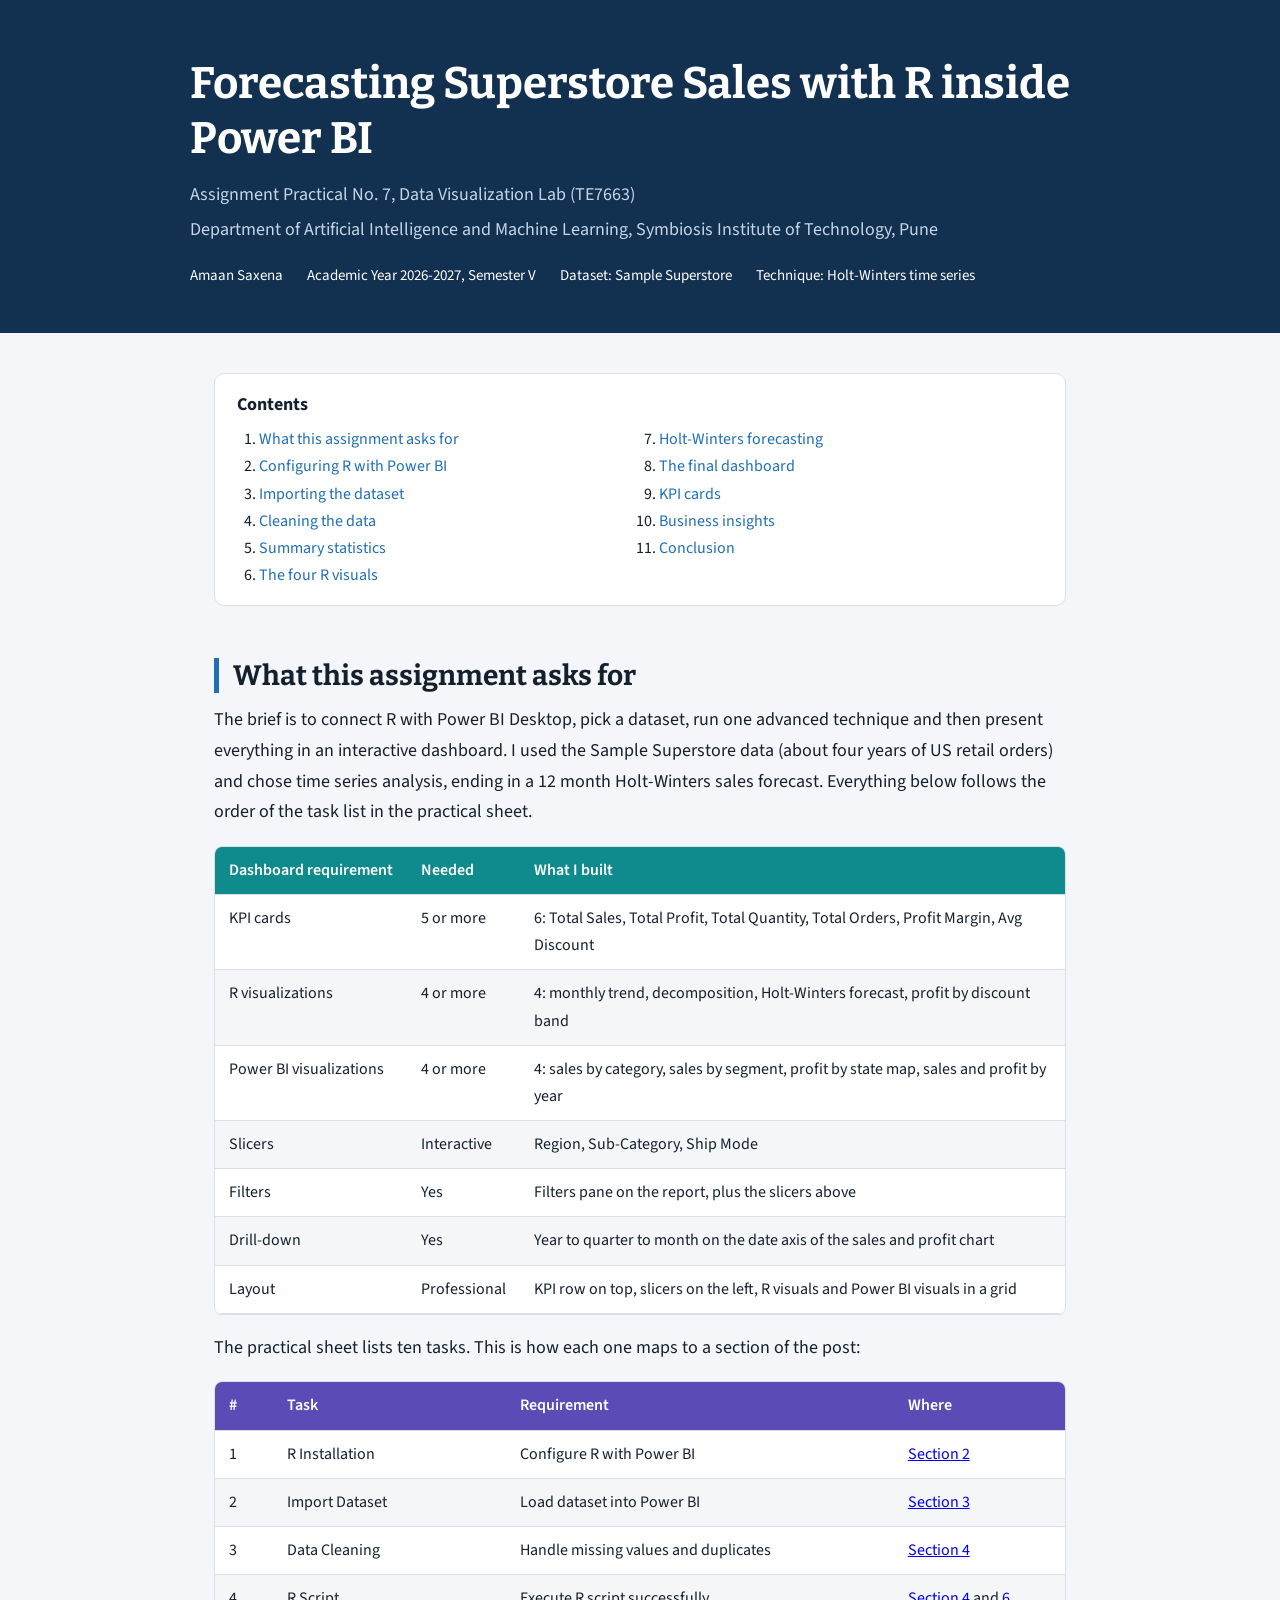
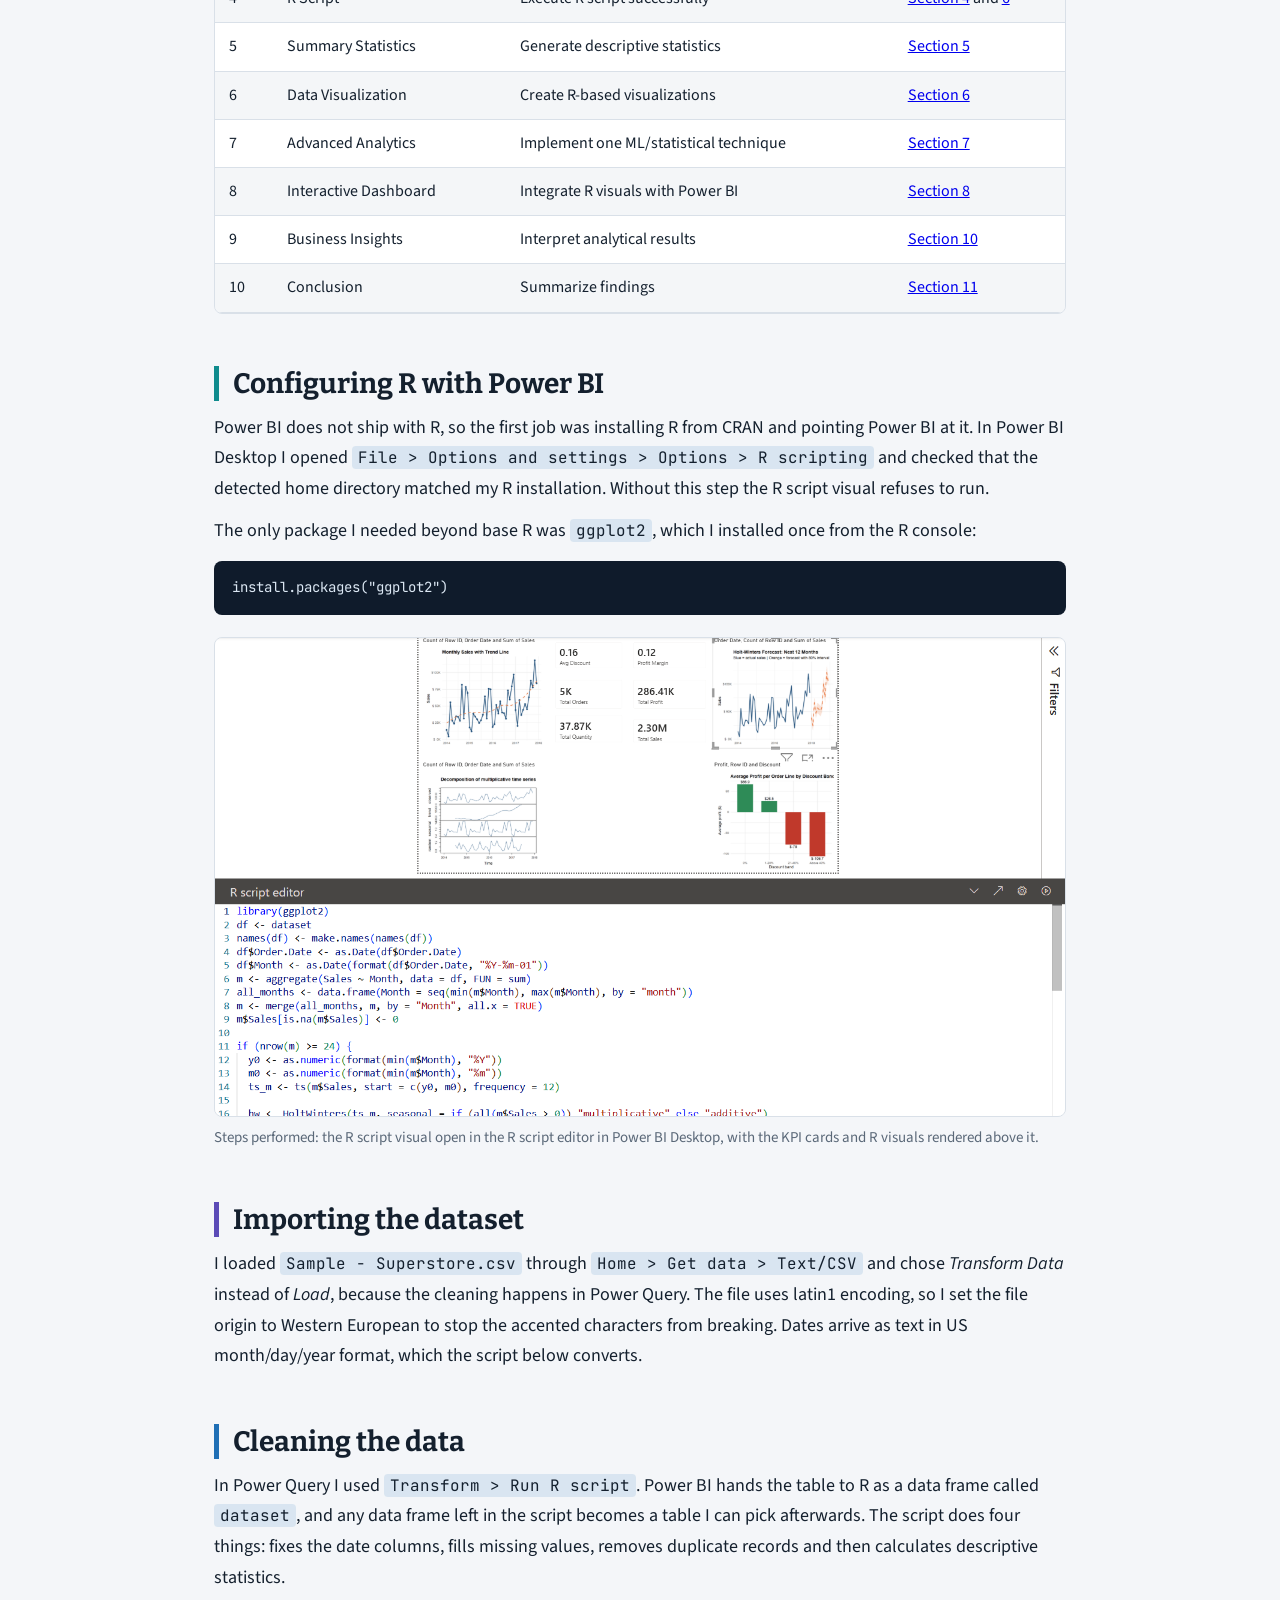
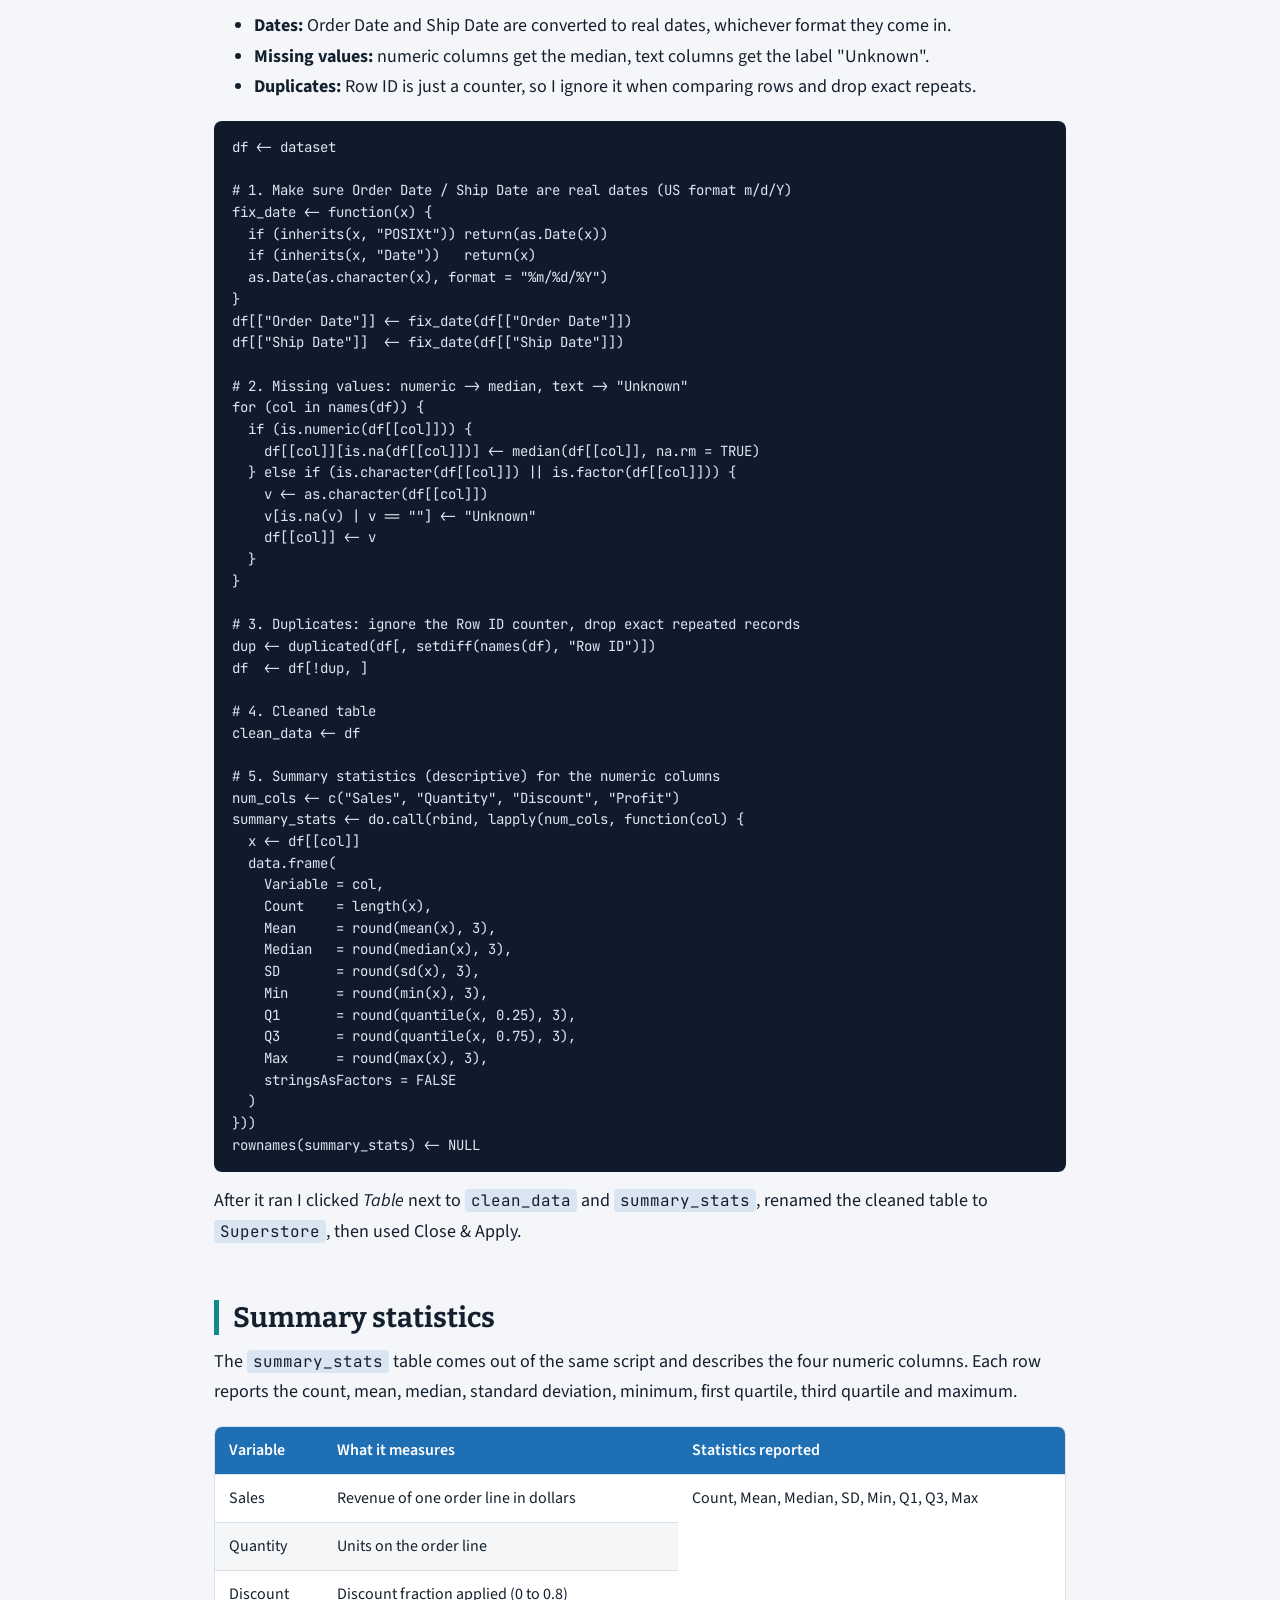
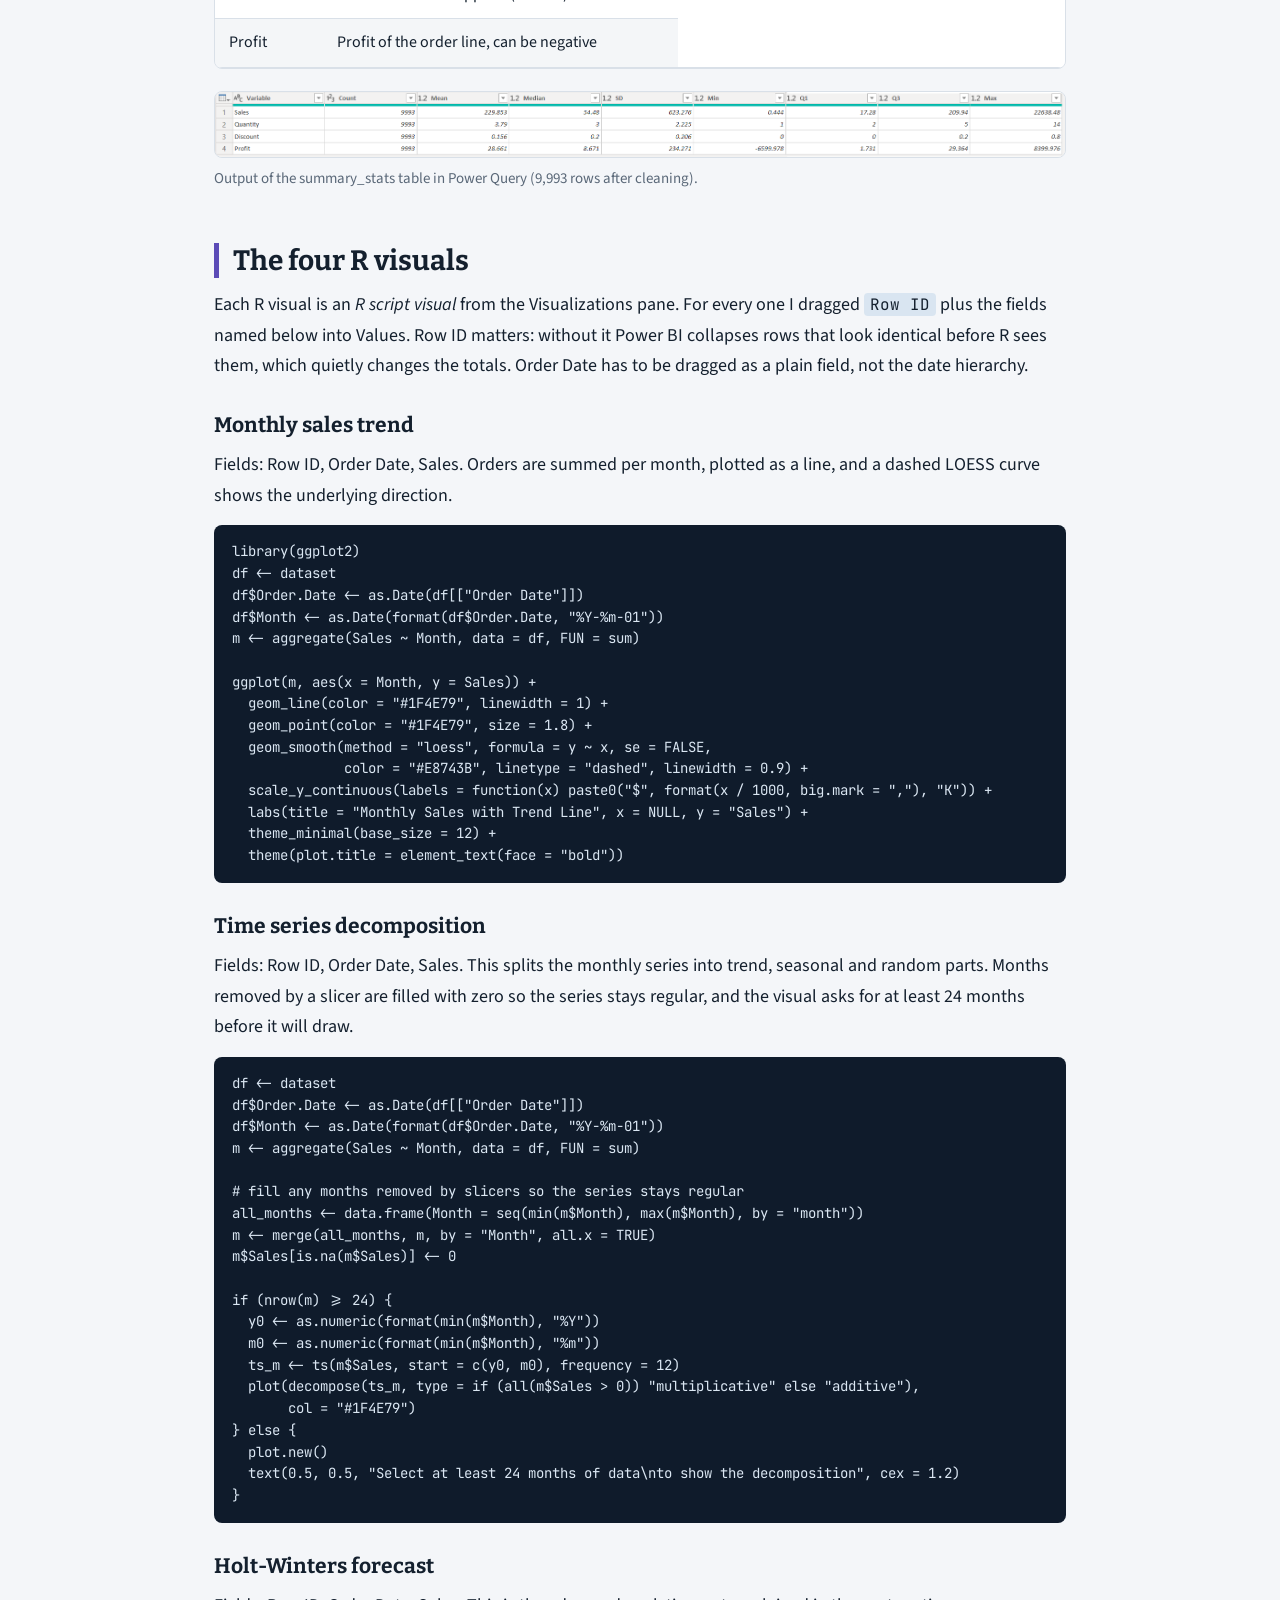
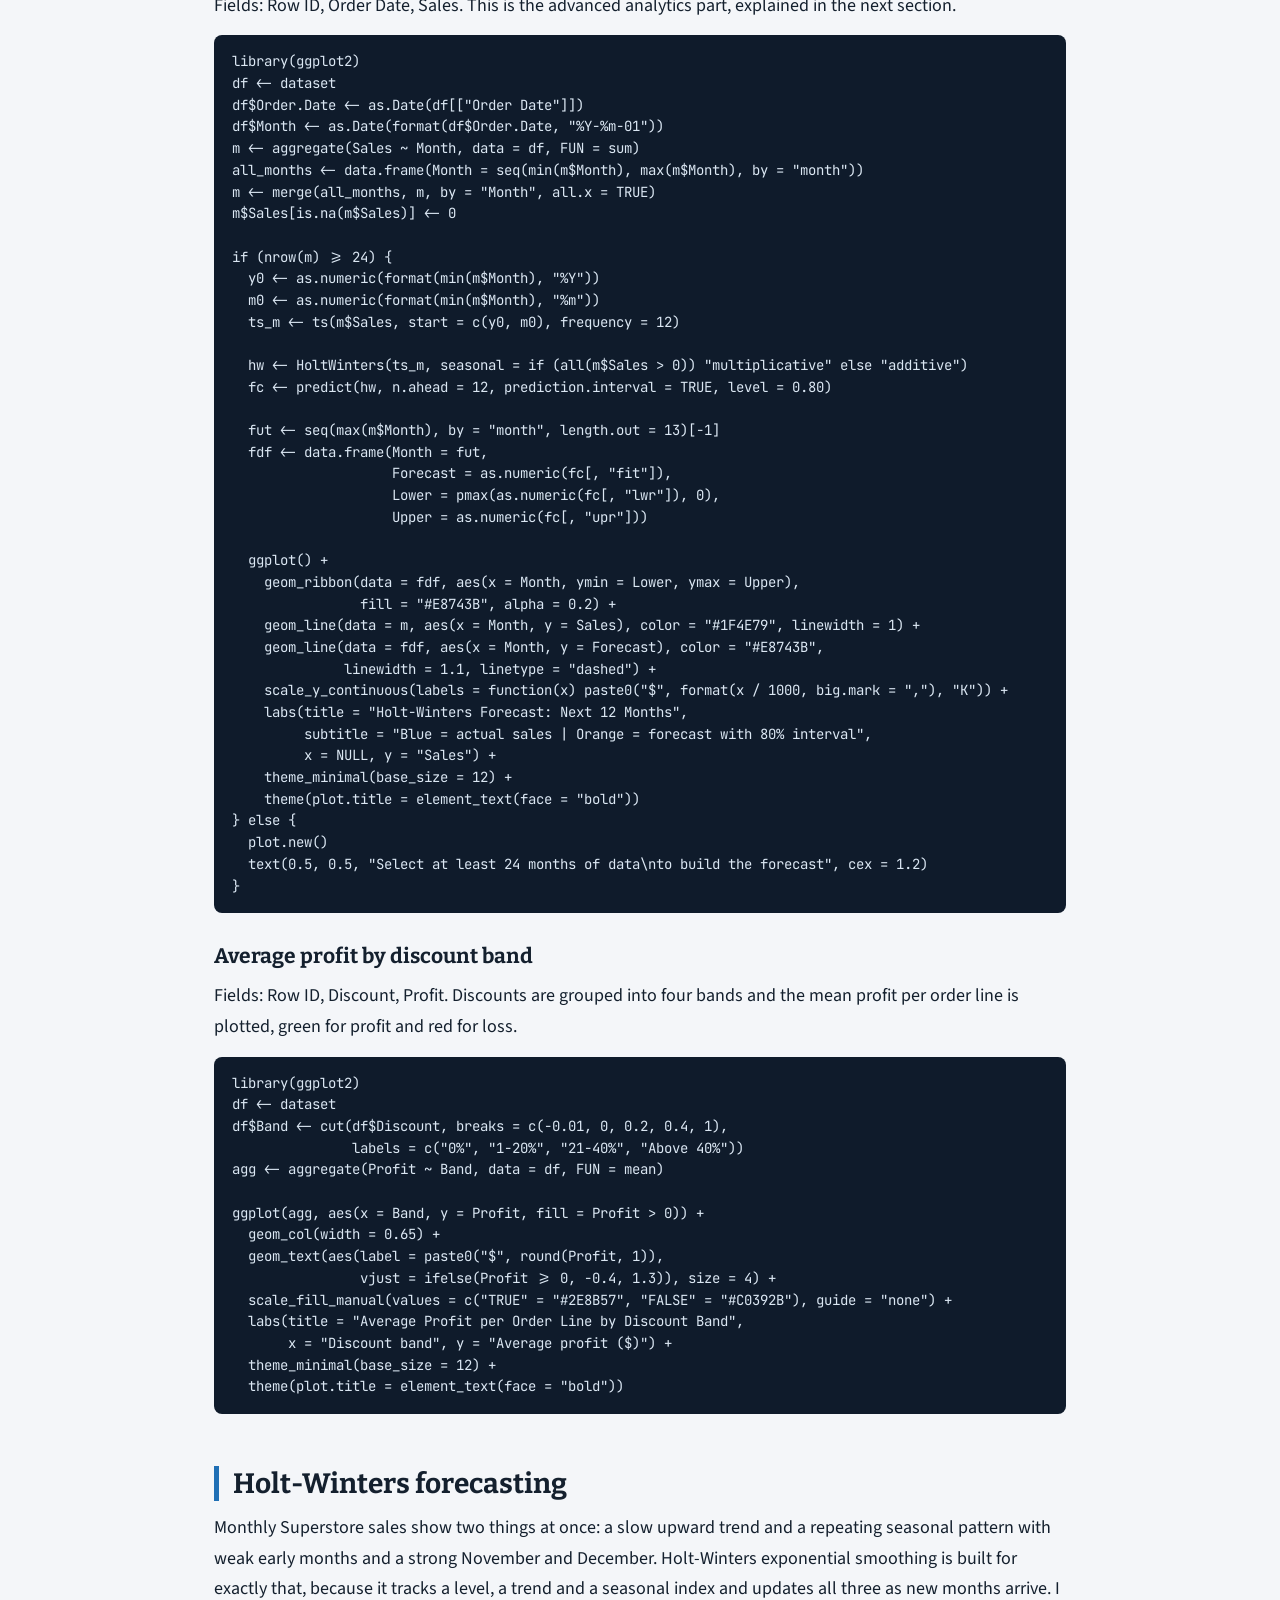
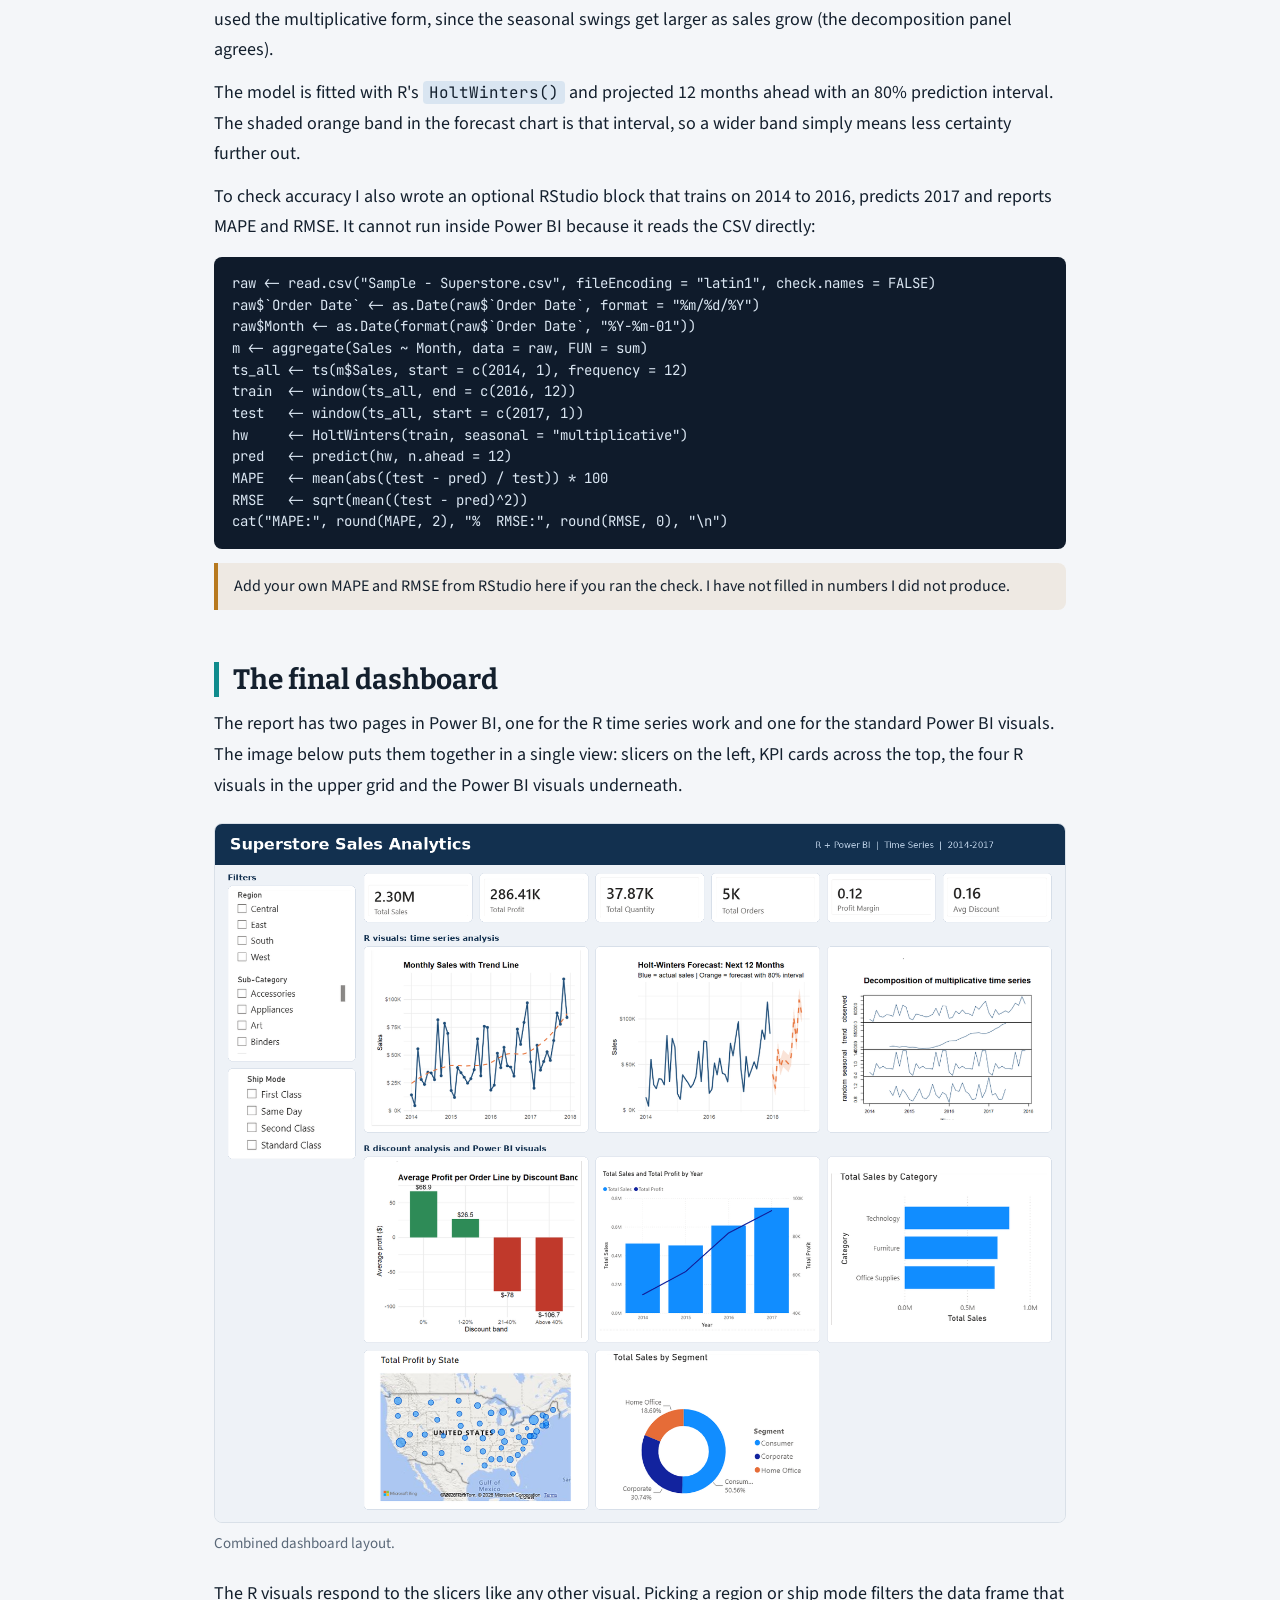
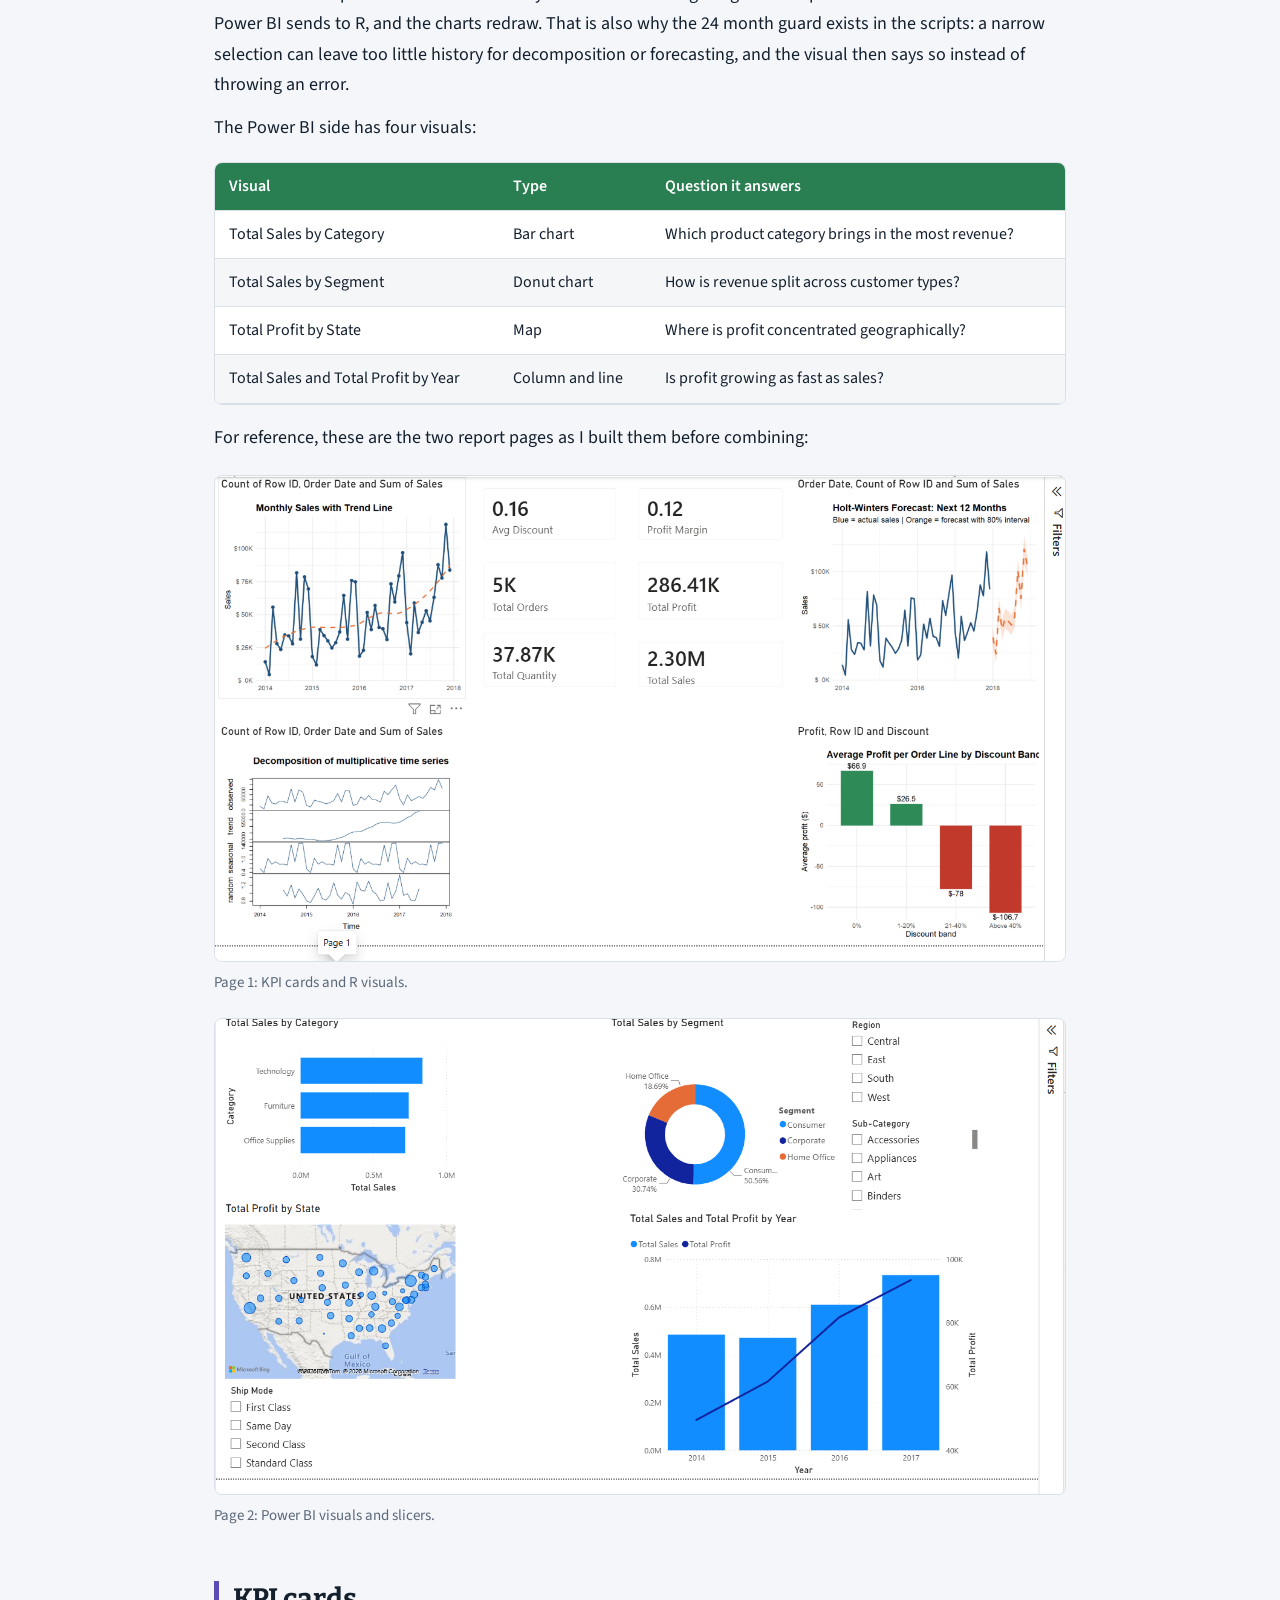
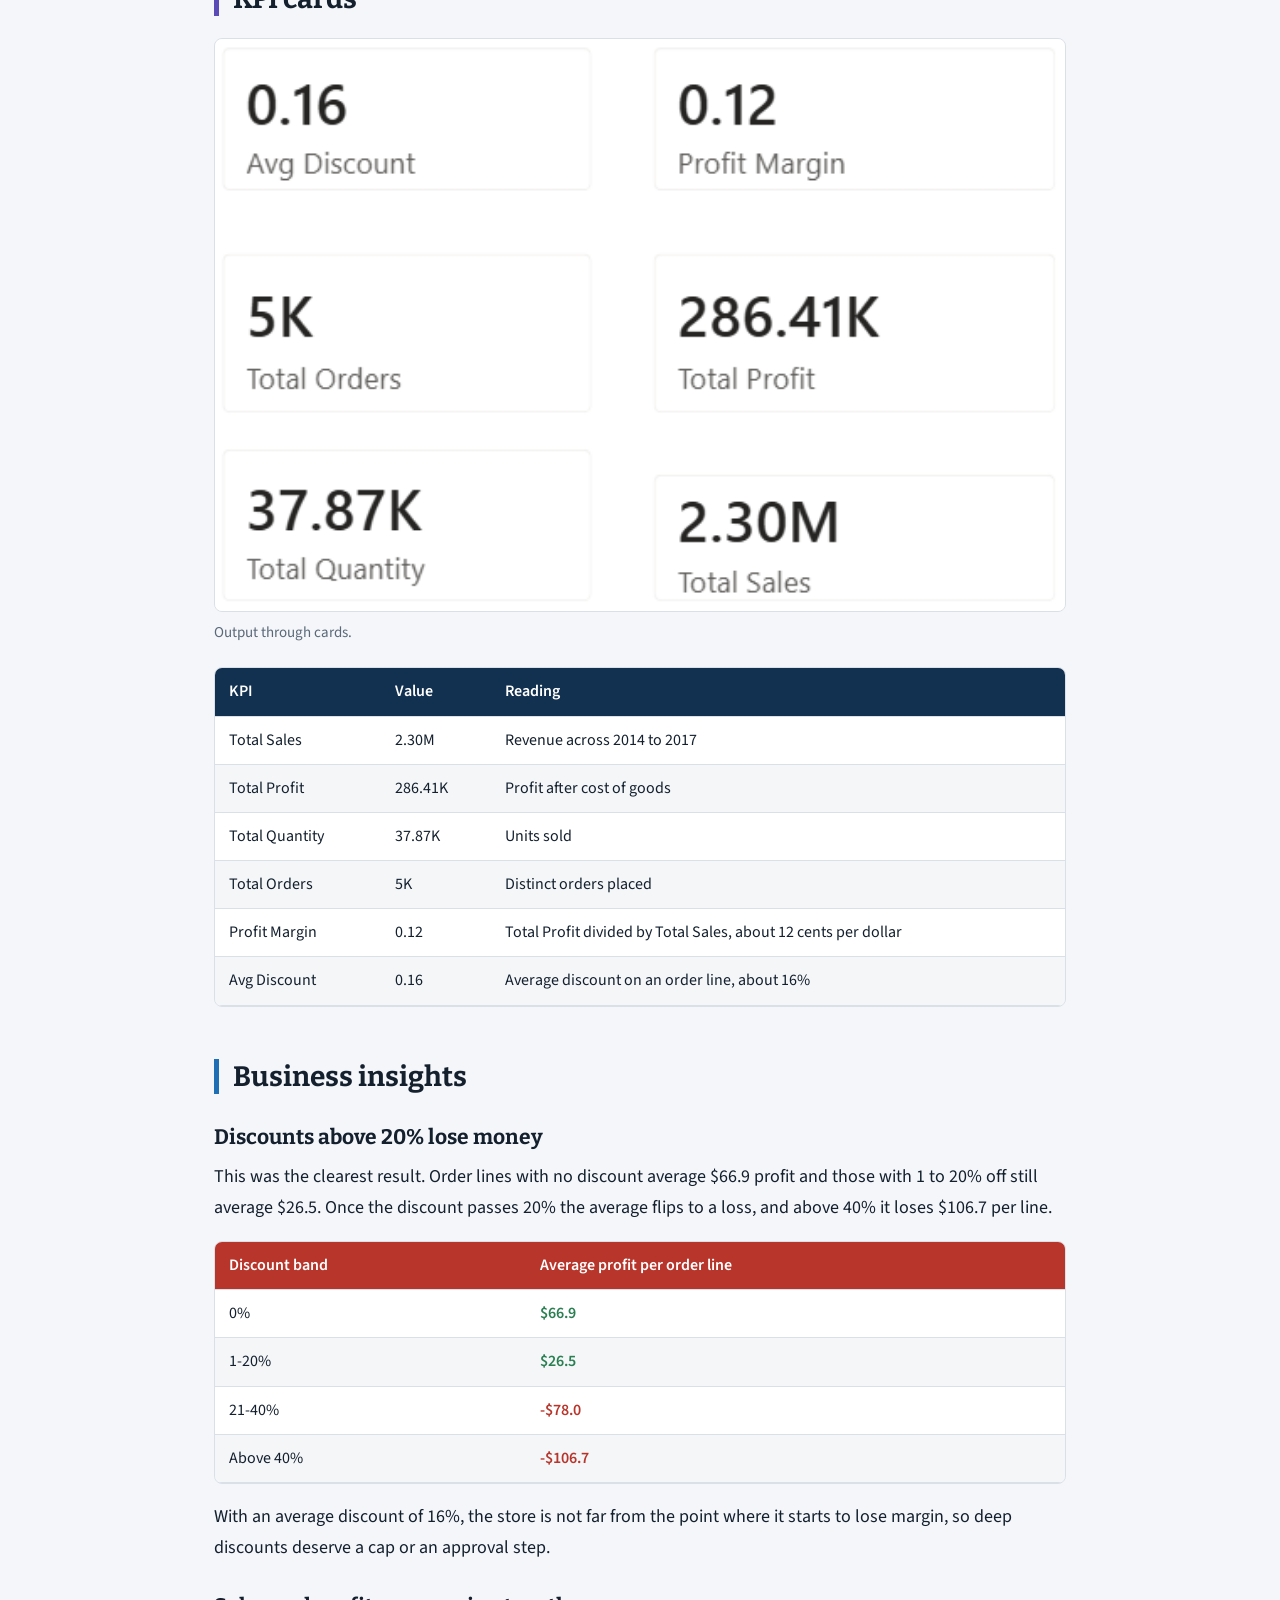
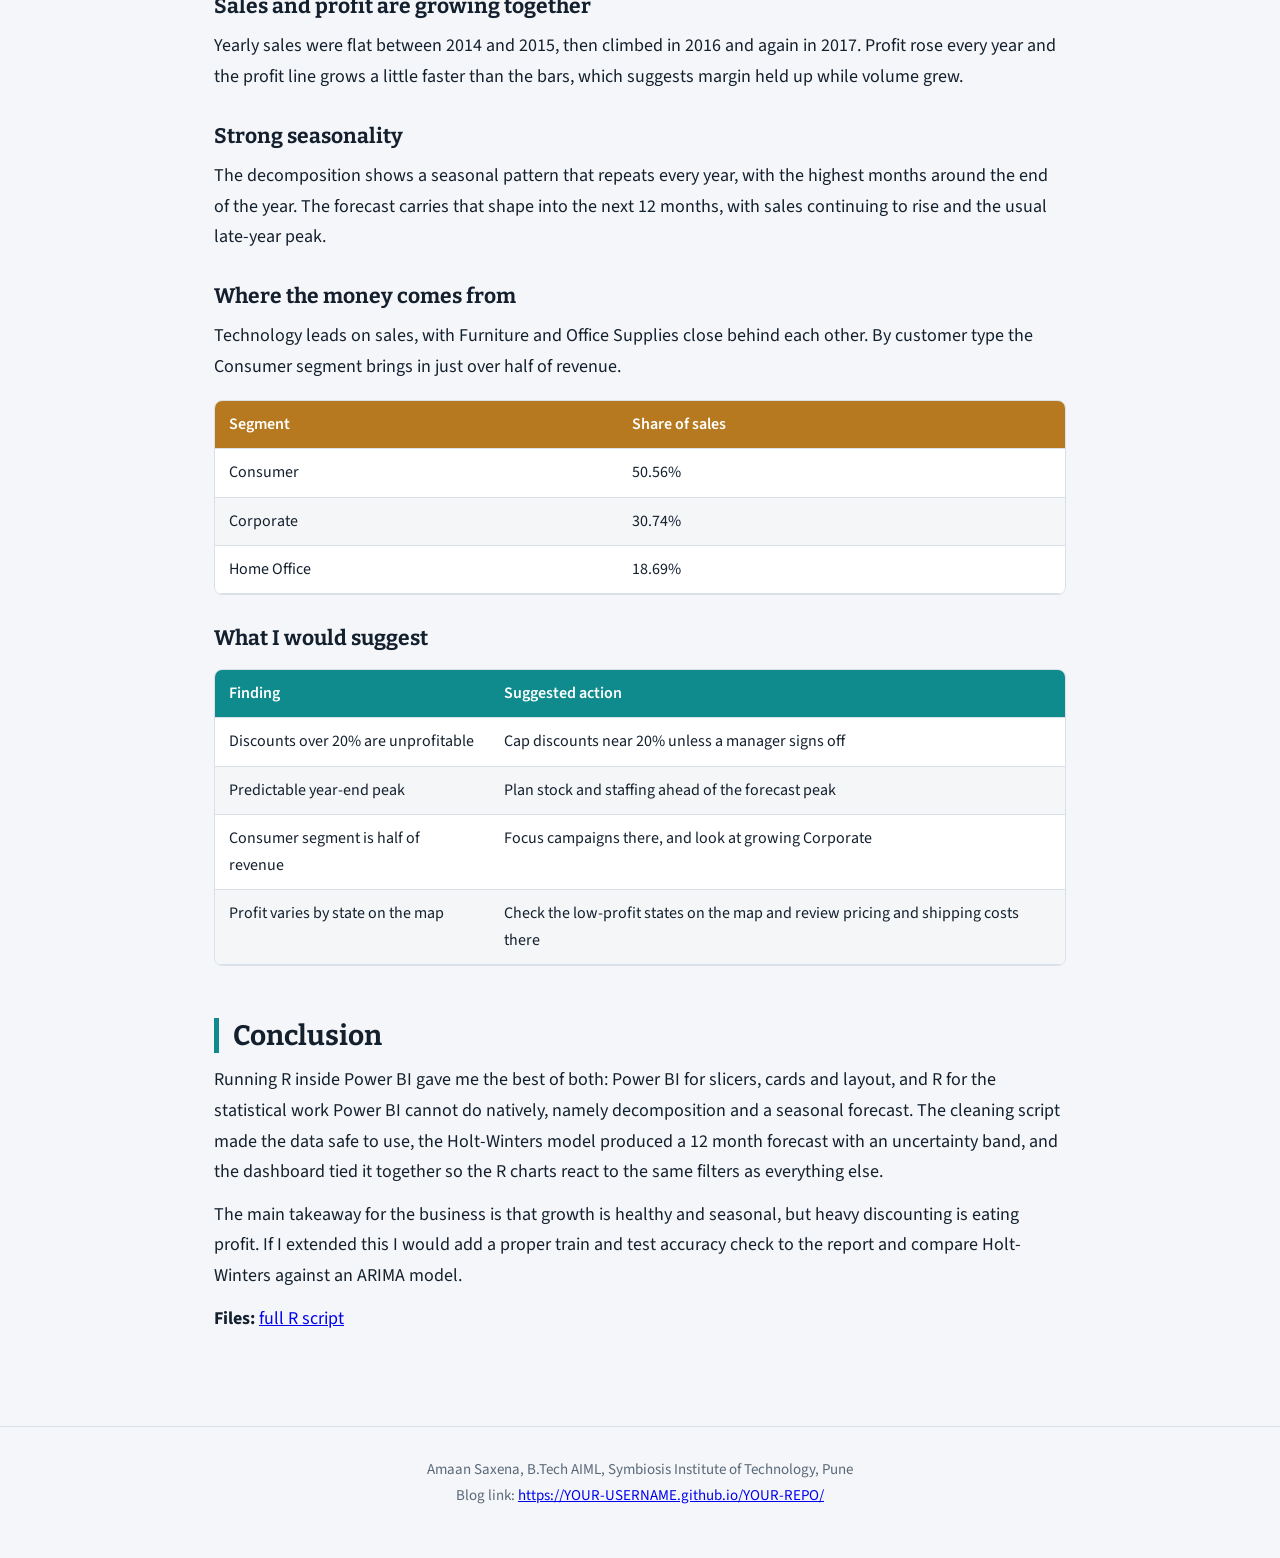
==== superstore-blog-updated/index.html @ c751db60 "Add files via upload" ====
<!DOCTYPE html>
<html lang="en"><head><meta charset="utf-8">
<meta name="viewport" content="width=device-width,initial-scale=1">
<title>Superstore Sales Analytics with R and Power BI</title>
<meta name="description" content="Time series analysis and Holt-Winters forecasting on the Sample Superstore dataset, built with R scripts inside Power BI Desktop.">
<link rel="preconnect" href="https://fonts.googleapis.com"><link rel="preconnect" href="https://fonts.gstatic.com" crossorigin>
<link href="https://fonts.googleapis.com/css2?family=Bitter:wght@600;700&family=Source+Sans+3:wght@400;600&family=JetBrains+Mono&display=swap" rel="stylesheet">
<link rel="stylesheet" href="style.css">
</head><body>
<header class="top"><div class="in">
<h1>Forecasting Superstore Sales with R inside Power BI</h1>
<p>Assignment Practical No. 7, Data Visualization Lab (TE7663)</p>
<p>Department of Artificial Intelligence and Machine Learning, Symbiosis Institute of Technology, Pune</p>
<div class="meta"><span>Amaan Saxena</span><span>Academic Year 2026-2027, Semester V</span><span>Dataset: Sample Superstore</span><span>Technique: Holt-Winters time series</span></div>
</div></header>
<main>
<nav class="toc"><strong>Contents</strong><ol>
<li><a href="#intro">What this assignment asks for</a></li>
<li><a href="#setup">Configuring R with Power BI</a></li>
<li><a href="#import">Importing the dataset</a></li>
<li><a href="#cleaning">Cleaning the data</a></li>
<li><a href="#stats">Summary statistics</a></li>
<li><a href="#visuals">The four R visuals</a></li>
<li><a href="#model">Holt-Winters forecasting</a></li>
<li><a href="#dashboard">The final dashboard</a></li>
<li><a href="#kpis">KPI cards</a></li>
<li><a href="#insights">Business insights</a></li>
<li><a href="#conclusion">Conclusion</a></li>
</ol></nav>

<section id="intro">
<h2>What this assignment asks for</h2>
<p>The brief is to connect R with Power BI Desktop, pick a dataset, run one advanced technique and then present everything in an interactive dashboard. I used the Sample Superstore data (about four years of US retail orders) and chose time series analysis, ending in a 12 month Holt-Winters sales forecast. Everything below follows the order of the task list in the practical sheet.</p>
<div class="tablewrap t-teal"><table>
<thead><tr><th>Dashboard requirement</th><th>Needed</th><th>What I built</th></tr></thead>
<tbody>
<tr><td>KPI cards</td><td>5 or more</td><td>6: Total Sales, Total Profit, Total Quantity, Total Orders, Profit Margin, Avg Discount</td></tr>
<tr><td>R visualizations</td><td>4 or more</td><td>4: monthly trend, decomposition, Holt-Winters forecast, profit by discount band</td></tr>
<tr><td>Power BI visualizations</td><td>4 or more</td><td>4: sales by category, sales by segment, profit by state map, sales and profit by year</td></tr>
<tr><td>Slicers</td><td>Interactive</td><td>Region, Sub-Category, Ship Mode</td></tr>
<tr><td>Filters</td><td>Yes</td><td>Filters pane on the report, plus the slicers above</td></tr>
<tr><td>Drill-down</td><td>Yes</td><td>Year to quarter to month on the date axis of the sales and profit chart</td></tr>
<tr><td>Layout</td><td>Professional</td><td>KPI row on top, slicers on the left, R visuals and Power BI visuals in a grid</td></tr>
</tbody></table></div>
<p>The practical sheet lists ten tasks. This is how each one maps to a section of the post:</p>
<div class="tablewrap t-violet"><table>
<thead><tr><th>#</th><th>Task</th><th>Requirement</th><th>Where</th></tr></thead>
<tbody>
<tr><td>1</td><td>R Installation</td><td>Configure R with Power BI</td><td><a href="#setup">Section 2</a></td></tr>
<tr><td>2</td><td>Import Dataset</td><td>Load dataset into Power BI</td><td><a href="#import">Section 3</a></td></tr>
<tr><td>3</td><td>Data Cleaning</td><td>Handle missing values and duplicates</td><td><a href="#cleaning">Section 4</a></td></tr>
<tr><td>4</td><td>R Script</td><td>Execute R script successfully</td><td><a href="#cleaning">Section 4</a> and <a href="#visuals">6</a></td></tr>
<tr><td>5</td><td>Summary Statistics</td><td>Generate descriptive statistics</td><td><a href="#stats">Section 5</a></td></tr>
<tr><td>6</td><td>Data Visualization</td><td>Create R-based visualizations</td><td><a href="#visuals">Section 6</a></td></tr>
<tr><td>7</td><td>Advanced Analytics</td><td>Implement one ML/statistical technique</td><td><a href="#model">Section 7</a></td></tr>
<tr><td>8</td><td>Interactive Dashboard</td><td>Integrate R visuals with Power BI</td><td><a href="#dashboard">Section 8</a></td></tr>
<tr><td>9</td><td>Business Insights</td><td>Interpret analytical results</td><td><a href="#insights">Section 10</a></td></tr>
<tr><td>10</td><td>Conclusion</td><td>Summarize findings</td><td><a href="#conclusion">Section 11</a></td></tr>
</tbody></table></div>
</section>

<section id="setup">
<h2>Configuring R with Power BI</h2>
<p>Power BI does not ship with R, so the first job was installing R from CRAN and pointing Power BI at it. In Power BI Desktop I opened <code>File &gt; Options and settings &gt; Options &gt; R scripting</code> and checked that the detected home directory matched my R installation. Without this step the R script visual refuses to run.</p>
<p>The only package I needed beyond base R was <code>ggplot2</code>, which I installed once from the R console:</p>
<pre><code>install.packages("ggplot2")</code></pre>
<figure><img src="assets/steps-performed.png" alt="Power BI report with the R script editor open, showing the KPI cards, R visuals and the Holt-Winters script"><figcaption>Steps performed: the R script visual open in the R script editor in Power BI Desktop, with the KPI cards and R visuals rendered above it.</figcaption></figure>
</section>

<section id="import">
<h2>Importing the dataset</h2>
<p>I loaded <code>Sample - Superstore.csv</code> through <code>Home &gt; Get data &gt; Text/CSV</code> and chose <em>Transform Data</em> instead of <em>Load</em>, because the cleaning happens in Power Query. The file uses latin1 encoding, so I set the file origin to Western European to stop the accented characters from breaking. Dates arrive as text in US month/day/year format, which the script below converts.</p>
</section>

<section id="cleaning">
<h2>Cleaning the data</h2>
<p>In Power Query I used <code>Transform &gt; Run R script</code>. Power BI hands the table to R as a data frame called <code>dataset</code>, and any data frame left in the script becomes a table I can pick afterwards. The script does four things: fixes the date columns, fills missing values, removes duplicate records and then calculates descriptive statistics.</p>
<ul>
<li><strong>Dates:</strong> Order Date and Ship Date are converted to real dates, whichever format they come in.</li>
<li><strong>Missing values:</strong> numeric columns get the median, text columns get the label "Unknown".</li>
<li><strong>Duplicates:</strong> Row ID is just a counter, so I ignore it when comparing rows and drop exact repeats.</li>
</ul>
<pre><code>df &lt;- dataset

# 1. Make sure Order Date / Ship Date are real dates (US format m/d/Y)
fix_date &lt;- function(x) {
  if (inherits(x, &quot;POSIXt&quot;)) return(as.Date(x))
  if (inherits(x, &quot;Date&quot;))   return(x)
  as.Date(as.character(x), format = &quot;%m/%d/%Y&quot;)
}
df[[&quot;Order Date&quot;]] &lt;- fix_date(df[[&quot;Order Date&quot;]])
df[[&quot;Ship Date&quot;]]  &lt;- fix_date(df[[&quot;Ship Date&quot;]])

# 2. Missing values: numeric -&gt; median, text -&gt; &quot;Unknown&quot;
for (col in names(df)) {
  if (is.numeric(df[[col]])) {
    df[[col]][is.na(df[[col]])] &lt;- median(df[[col]], na.rm = TRUE)
  } else if (is.character(df[[col]]) || is.factor(df[[col]])) {
    v &lt;- as.character(df[[col]])
    v[is.na(v) | v == &quot;&quot;] &lt;- &quot;Unknown&quot;
    df[[col]] &lt;- v
  }
}

# 3. Duplicates: ignore the Row ID counter, drop exact repeated records
dup &lt;- duplicated(df[, setdiff(names(df), &quot;Row ID&quot;)])
df  &lt;- df[!dup, ]

# 4. Cleaned table
clean_data &lt;- df

# 5. Summary statistics (descriptive) for the numeric columns
num_cols &lt;- c(&quot;Sales&quot;, &quot;Quantity&quot;, &quot;Discount&quot;, &quot;Profit&quot;)
summary_stats &lt;- do.call(rbind, lapply(num_cols, function(col) {
  x &lt;- df[[col]]
  data.frame(
    Variable = col,
    Count    = length(x),
    Mean     = round(mean(x), 3),
    Median   = round(median(x), 3),
    SD       = round(sd(x), 3),
    Min      = round(min(x), 3),
    Q1       = round(quantile(x, 0.25), 3),
    Q3       = round(quantile(x, 0.75), 3),
    Max      = round(max(x), 3),
    stringsAsFactors = FALSE
  )
}))
rownames(summary_stats) &lt;- NULL</code></pre>
<p>After it ran I clicked <em>Table</em> next to <code>clean_data</code> and <code>summary_stats</code>, renamed the cleaned table to <code>Superstore</code>, then used Close &amp; Apply.</p>
</section>

<section id="stats">
<h2>Summary statistics</h2>
<p>The <code>summary_stats</code> table comes out of the same script and describes the four numeric columns. Each row reports the count, mean, median, standard deviation, minimum, first quartile, third quartile and maximum.</p>
<div class="tablewrap t-blue"><table>
<thead><tr><th>Variable</th><th>What it measures</th><th>Statistics reported</th></tr></thead>
<tbody>
<tr><td>Sales</td><td>Revenue of one order line in dollars</td><td rowspan="4">Count, Mean, Median, SD, Min, Q1, Q3, Max</td></tr>
<tr><td>Quantity</td><td>Units on the order line</td></tr>
<tr><td>Discount</td><td>Discount fraction applied (0 to 0.8)</td></tr>
<tr><td>Profit</td><td>Profit of the order line, can be negative</td></tr>
</tbody></table></div>
<figure><img src="assets/summary-stats.png" alt="Output of the summary_stats table in Power Query"><figcaption>Output of the summary_stats table in Power Query (9,993 rows after cleaning).</figcaption></figure>
</section>

<section id="visuals">
<h2>The four R visuals</h2>
<p>Each R visual is an <em>R script visual</em> from the Visualizations pane. For every one I dragged <code>Row ID</code> plus the fields named below into Values. Row ID matters: without it Power BI collapses rows that look identical before R sees them, which quietly changes the totals. Order Date has to be dragged as a plain field, not the date hierarchy.</p>

<h3>Monthly sales trend</h3>
<p>Fields: Row ID, Order Date, Sales. Orders are summed per month, plotted as a line, and a dashed LOESS curve shows the underlying direction.</p>
<pre><code>library(ggplot2)
df &lt;- dataset
df$Order.Date &lt;- as.Date(df[[&quot;Order Date&quot;]])
df$Month &lt;- as.Date(format(df$Order.Date, &quot;%Y-%m-01&quot;))
m &lt;- aggregate(Sales ~ Month, data = df, FUN = sum)

ggplot(m, aes(x = Month, y = Sales)) +
  geom_line(color = &quot;#1F4E79&quot;, linewidth = 1) +
  geom_point(color = &quot;#1F4E79&quot;, size = 1.8) +
  geom_smooth(method = &quot;loess&quot;, formula = y ~ x, se = FALSE,
              color = &quot;#E8743B&quot;, linetype = &quot;dashed&quot;, linewidth = 0.9) +
  scale_y_continuous(labels = function(x) paste0(&quot;$&quot;, format(x / 1000, big.mark = &quot;,&quot;), &quot;K&quot;)) +
  labs(title = &quot;Monthly Sales with Trend Line&quot;, x = NULL, y = &quot;Sales&quot;) +
  theme_minimal(base_size = 12) +
  theme(plot.title = element_text(face = &quot;bold&quot;))</code></pre>

<h3>Time series decomposition</h3>
<p>Fields: Row ID, Order Date, Sales. This splits the monthly series into trend, seasonal and random parts. Months removed by a slicer are filled with zero so the series stays regular, and the visual asks for at least 24 months before it will draw.</p>
<pre><code>df &lt;- dataset
df$Order.Date &lt;- as.Date(df[[&quot;Order Date&quot;]])
df$Month &lt;- as.Date(format(df$Order.Date, &quot;%Y-%m-01&quot;))
m &lt;- aggregate(Sales ~ Month, data = df, FUN = sum)

# fill any months removed by slicers so the series stays regular
all_months &lt;- data.frame(Month = seq(min(m$Month), max(m$Month), by = &quot;month&quot;))
m &lt;- merge(all_months, m, by = &quot;Month&quot;, all.x = TRUE)
m$Sales[is.na(m$Sales)] &lt;- 0

if (nrow(m) &gt;= 24) {
  y0 &lt;- as.numeric(format(min(m$Month), &quot;%Y&quot;))
  m0 &lt;- as.numeric(format(min(m$Month), &quot;%m&quot;))
  ts_m &lt;- ts(m$Sales, start = c(y0, m0), frequency = 12)
  plot(decompose(ts_m, type = if (all(m$Sales &gt; 0)) &quot;multiplicative&quot; else &quot;additive&quot;),
       col = &quot;#1F4E79&quot;)
} else {
  plot.new()
  text(0.5, 0.5, &quot;Select at least 24 months of data\nto show the decomposition&quot;, cex = 1.2)
}</code></pre>

<h3>Holt-Winters forecast</h3>
<p>Fields: Row ID, Order Date, Sales. This is the advanced analytics part, explained in the next section.</p>
<pre><code>library(ggplot2)
df &lt;- dataset
df$Order.Date &lt;- as.Date(df[[&quot;Order Date&quot;]])
df$Month &lt;- as.Date(format(df$Order.Date, &quot;%Y-%m-01&quot;))
m &lt;- aggregate(Sales ~ Month, data = df, FUN = sum)
all_months &lt;- data.frame(Month = seq(min(m$Month), max(m$Month), by = &quot;month&quot;))
m &lt;- merge(all_months, m, by = &quot;Month&quot;, all.x = TRUE)
m$Sales[is.na(m$Sales)] &lt;- 0

if (nrow(m) &gt;= 24) {
  y0 &lt;- as.numeric(format(min(m$Month), &quot;%Y&quot;))
  m0 &lt;- as.numeric(format(min(m$Month), &quot;%m&quot;))
  ts_m &lt;- ts(m$Sales, start = c(y0, m0), frequency = 12)

  hw &lt;- HoltWinters(ts_m, seasonal = if (all(m$Sales &gt; 0)) &quot;multiplicative&quot; else &quot;additive&quot;)
  fc &lt;- predict(hw, n.ahead = 12, prediction.interval = TRUE, level = 0.80)

  fut &lt;- seq(max(m$Month), by = &quot;month&quot;, length.out = 13)[-1]
  fdf &lt;- data.frame(Month = fut,
                    Forecast = as.numeric(fc[, &quot;fit&quot;]),
                    Lower = pmax(as.numeric(fc[, &quot;lwr&quot;]), 0),
                    Upper = as.numeric(fc[, &quot;upr&quot;]))

  ggplot() +
    geom_ribbon(data = fdf, aes(x = Month, ymin = Lower, ymax = Upper),
                fill = &quot;#E8743B&quot;, alpha = 0.2) +
    geom_line(data = m, aes(x = Month, y = Sales), color = &quot;#1F4E79&quot;, linewidth = 1) +
    geom_line(data = fdf, aes(x = Month, y = Forecast), color = &quot;#E8743B&quot;,
              linewidth = 1.1, linetype = &quot;dashed&quot;) +
    scale_y_continuous(labels = function(x) paste0(&quot;$&quot;, format(x / 1000, big.mark = &quot;,&quot;), &quot;K&quot;)) +
    labs(title = &quot;Holt-Winters Forecast: Next 12 Months&quot;,
         subtitle = &quot;Blue = actual sales | Orange = forecast with 80% interval&quot;,
         x = NULL, y = &quot;Sales&quot;) +
    theme_minimal(base_size = 12) +
    theme(plot.title = element_text(face = &quot;bold&quot;))
} else {
  plot.new()
  text(0.5, 0.5, &quot;Select at least 24 months of data\nto build the forecast&quot;, cex = 1.2)
}</code></pre>

<h3>Average profit by discount band</h3>
<p>Fields: Row ID, Discount, Profit. Discounts are grouped into four bands and the mean profit per order line is plotted, green for profit and red for loss.</p>
<pre><code>library(ggplot2)
df &lt;- dataset
df$Band &lt;- cut(df$Discount, breaks = c(-0.01, 0, 0.2, 0.4, 1),
               labels = c(&quot;0%&quot;, &quot;1-20%&quot;, &quot;21-40%&quot;, &quot;Above 40%&quot;))
agg &lt;- aggregate(Profit ~ Band, data = df, FUN = mean)

ggplot(agg, aes(x = Band, y = Profit, fill = Profit &gt; 0)) +
  geom_col(width = 0.65) +
  geom_text(aes(label = paste0(&quot;$&quot;, round(Profit, 1)),
                vjust = ifelse(Profit &gt;= 0, -0.4, 1.3)), size = 4) +
  scale_fill_manual(values = c(&quot;TRUE&quot; = &quot;#2E8B57&quot;, &quot;FALSE&quot; = &quot;#C0392B&quot;), guide = &quot;none&quot;) +
  labs(title = &quot;Average Profit per Order Line by Discount Band&quot;,
       x = &quot;Discount band&quot;, y = &quot;Average profit ($)&quot;) +
  theme_minimal(base_size = 12) +
  theme(plot.title = element_text(face = &quot;bold&quot;))</code></pre>
</section>

<section id="model">
<h2>Holt-Winters forecasting</h2>
<p>Monthly Superstore sales show two things at once: a slow upward trend and a repeating seasonal pattern with weak early months and a strong November and December. Holt-Winters exponential smoothing is built for exactly that, because it tracks a level, a trend and a seasonal index and updates all three as new months arrive. I used the multiplicative form, since the seasonal swings get larger as sales grow (the decomposition panel agrees).</p>
<p>The model is fitted with R's <code>HoltWinters()</code> and projected 12 months ahead with an 80% prediction interval. The shaded orange band in the forecast chart is that interval, so a wider band simply means less certainty further out.</p>
<p>To check accuracy I also wrote an optional RStudio block that trains on 2014 to 2016, predicts 2017 and reports MAPE and RMSE. It cannot run inside Power BI because it reads the CSV directly:</p>
<pre><code>raw &lt;- read.csv(&quot;Sample - Superstore.csv&quot;, fileEncoding = &quot;latin1&quot;, check.names = FALSE)
raw$`Order Date` &lt;- as.Date(raw$`Order Date`, format = &quot;%m/%d/%Y&quot;)
raw$Month &lt;- as.Date(format(raw$`Order Date`, &quot;%Y-%m-01&quot;))
m &lt;- aggregate(Sales ~ Month, data = raw, FUN = sum)
ts_all &lt;- ts(m$Sales, start = c(2014, 1), frequency = 12)
train  &lt;- window(ts_all, end = c(2016, 12))
test   &lt;- window(ts_all, start = c(2017, 1))
hw     &lt;- HoltWinters(train, seasonal = &quot;multiplicative&quot;)
pred   &lt;- predict(hw, n.ahead = 12)
MAPE   &lt;- mean(abs((test - pred) / test)) * 100
RMSE   &lt;- sqrt(mean((test - pred)^2))
cat(&quot;MAPE:&quot;, round(MAPE, 2), &quot;%  RMSE:&quot;, round(RMSE, 0), &quot;\n&quot;)</code></pre>
<p class="note">Add your own MAPE and RMSE from RStudio here if you ran the check. I have not filled in numbers I did not produce.</p>
</section>

<section id="dashboard">
<h2>The final dashboard</h2>
<p>The report has two pages in Power BI, one for the R time series work and one for the standard Power BI visuals. The image below puts them together in a single view: slicers on the left, KPI cards across the top, the four R visuals in the upper grid and the Power BI visuals underneath.</p>
<figure><img src="assets/dashboard-final.png" alt="Combined Superstore dashboard with KPI cards, slicers, R visuals and Power BI visuals"><figcaption>Combined dashboard layout.</figcaption></figure>
<p>The R visuals respond to the slicers like any other visual. Picking a region or ship mode filters the data frame that Power BI sends to R, and the charts redraw. That is also why the 24 month guard exists in the scripts: a narrow selection can leave too little history for decomposition or forecasting, and the visual then says so instead of throwing an error.</p>
<p>The Power BI side has four visuals:</p>
<div class="tablewrap t-green"><table>
<thead><tr><th>Visual</th><th>Type</th><th>Question it answers</th></tr></thead>
<tbody>
<tr><td>Total Sales by Category</td><td>Bar chart</td><td>Which product category brings in the most revenue?</td></tr>
<tr><td>Total Sales by Segment</td><td>Donut chart</td><td>How is revenue split across customer types?</td></tr>
<tr><td>Total Profit by State</td><td>Map</td><td>Where is profit concentrated geographically?</td></tr>
<tr><td>Total Sales and Total Profit by Year</td><td>Column and line</td><td>Is profit growing as fast as sales?</td></tr>
</tbody></table></div>
<p>For reference, these are the two report pages as I built them before combining:</p>
<figure><img src="assets/dashboard-page1.png" alt="Dashboard page 1 with KPI cards and R visuals"><figcaption>Page 1: KPI cards and R visuals.</figcaption></figure>
<figure><img src="assets/dashboard-page2.png" alt="Dashboard page 2 with Power BI visuals and slicers"><figcaption>Page 2: Power BI visuals and slicers.</figcaption></figure>
</section>

<section id="kpis">
<h2>KPI cards</h2>
<figure><img src="assets/kpi-cards.png" alt="Six KPI cards from the dashboard"><figcaption>Output through cards.</figcaption></figure>
<div class="tablewrap t-navy"><table>
<thead><tr><th>KPI</th><th>Value</th><th>Reading</th></tr></thead>
<tbody>
<tr><td>Total Sales</td><td>2.30M</td><td>Revenue across 2014 to 2017</td></tr>
<tr><td>Total Profit</td><td>286.41K</td><td>Profit after cost of goods</td></tr>
<tr><td>Total Quantity</td><td>37.87K</td><td>Units sold</td></tr>
<tr><td>Total Orders</td><td>5K</td><td>Distinct orders placed</td></tr>
<tr><td>Profit Margin</td><td>0.12</td><td>Total Profit divided by Total Sales, about 12 cents per dollar</td></tr>
<tr><td>Avg Discount</td><td>0.16</td><td>Average discount on an order line, about 16%</td></tr>
</tbody></table></div>
</section>

<section id="insights">
<h2>Business insights</h2>
<h3>Discounts above 20% lose money</h3>
<p>This was the clearest result. Order lines with no discount average $66.9 profit and those with 1 to 20% off still average $26.5. Once the discount passes 20% the average flips to a loss, and above 40% it loses $106.7 per line.</p>
<div class="tablewrap t-red"><table>
<thead><tr><th>Discount band</th><th>Average profit per order line</th></tr></thead>
<tbody>
<tr><td>0%</td><td class="pos">$66.9</td></tr>
<tr><td>1-20%</td><td class="pos">$26.5</td></tr>
<tr><td>21-40%</td><td class="neg">-$78.0</td></tr>
<tr><td>Above 40%</td><td class="neg">-$106.7</td></tr>
</tbody></table></div>
<p>With an average discount of 16%, the store is not far from the point where it starts to lose margin, so deep discounts deserve a cap or an approval step.</p>
<h3>Sales and profit are growing together</h3>
<p>Yearly sales were flat between 2014 and 2015, then climbed in 2016 and again in 2017. Profit rose every year and the profit line grows a little faster than the bars, which suggests margin held up while volume grew.</p>
<h3>Strong seasonality</h3>
<p>The decomposition shows a seasonal pattern that repeats every year, with the highest months around the end of the year. The forecast carries that shape into the next 12 months, with sales continuing to rise and the usual late-year peak.</p>
<h3>Where the money comes from</h3>
<p>Technology leads on sales, with Furniture and Office Supplies close behind each other. By customer type the Consumer segment brings in just over half of revenue.</p>
<div class="tablewrap t-amber"><table>
<thead><tr><th>Segment</th><th>Share of sales</th></tr></thead>
<tbody>
<tr><td>Consumer</td><td>50.56%</td></tr>
<tr><td>Corporate</td><td>30.74%</td></tr>
<tr><td>Home Office</td><td>18.69%</td></tr>
</tbody></table></div>
<h3>What I would suggest</h3>
<div class="tablewrap t-teal"><table>
<thead><tr><th>Finding</th><th>Suggested action</th></tr></thead>
<tbody>
<tr><td>Discounts over 20% are unprofitable</td><td>Cap discounts near 20% unless a manager signs off</td></tr>
<tr><td>Predictable year-end peak</td><td>Plan stock and staffing ahead of the forecast peak</td></tr>
<tr><td>Consumer segment is half of revenue</td><td>Focus campaigns there, and look at growing Corporate</td></tr>
<tr><td>Profit varies by state on the map</td><td>Check the low-profit states on the map and review pricing and shipping costs there</td></tr>
</tbody></table></div>
</section>

<section id="conclusion">
<h2>Conclusion</h2>
<p>Running R inside Power BI gave me the best of both: Power BI for slicers, cards and layout, and R for the statistical work Power BI cannot do natively, namely decomposition and a seasonal forecast. The cleaning script made the data safe to use, the Holt-Winters model produced a 12 month forecast with an uncertainty band, and the dashboard tied it together so the R charts react to the same filters as everything else.</p>
<p>The main takeaway for the business is that growth is healthy and seasonal, but heavy discounting is eating profit. If I extended this I would add a proper train and test accuracy check to the report and compare Holt-Winters against an ARIMA model.</p>
<p><strong>Files:</strong> <a href="assets/superstore_powerbi_R.R">full R script</a></p>
</section>
</main>
<footer>Amaan Saxena, B.Tech AIML, Symbiosis Institute of Technology, Pune<br>Blog link: <a href="https://YOUR-USERNAME.github.io/YOUR-REPO/">https://YOUR-USERNAME.github.io/YOUR-REPO/</a></footer>
</body></html>
---- superstore-blog-updated/style.css ----
:root{--ink:#14202e;--muted:#5a6878;--line:#d9e0e8;--bg:#f4f6f9;--card:#fff;--navy:#12304f;--blue:#1f6fb5;--teal:#0f8b8d;--violet:#5b4bb7;--red:#b8352b;--green:#2a7f52;--amber:#b7791f;--code:#0f1b2b}
@media (prefers-color-scheme:dark){:root{--ink:#e6ebf1;--muted:#9fb0c2;--line:#2b3b4e;--bg:#0c1520;--card:#122030;--code:#070d15}}
*{box-sizing:border-box}
html{scroll-behavior:smooth}
body{margin:0;background:var(--bg);color:var(--ink);font:18px/1.7 "Source Sans 3","Segoe UI",system-ui,sans-serif}
h1,h2,h3{font-family:Bitter,Georgia,serif;line-height:1.25;color:var(--ink)}
header.top{background:var(--navy);color:#fff;padding:56px 24px 44px}
header.top .in{max-width:900px;margin:auto}
header.top h1{color:#fff;font-size:clamp(28px,5vw,44px);margin:0 0 14px}
header.top p{margin:4px 0;color:#c6d6e8}
header.top a{color:#fff}
.meta{display:flex;flex-wrap:wrap;gap:6px 24px;font-size:15px;margin-top:18px}
main{max-width:900px;margin:0 auto;padding:12px 24px 80px}
nav.toc{background:var(--card);border:1px solid var(--line);border-radius:10px;padding:16px 22px;margin:28px 0}
nav.toc ol{columns:2;margin:6px 0 0;padding-left:22px;font-size:16px}
nav.toc a{color:var(--blue);text-decoration:none}
section{margin-top:52px}
h2{font-size:28px;margin:0 0 10px;padding-left:14px;border-left:5px solid var(--blue)}
section:nth-of-type(3n+2) h2{border-color:var(--teal)}
section:nth-of-type(3n) h2{border-color:var(--violet)}
h3{font-size:21px;margin:30px 0 6px}
p{margin:12px 0}
code{font:0.88em "JetBrains Mono",Consolas,monospace;background:rgba(31,111,181,.12);padding:1px 6px;border-radius:4px}
pre{background:var(--code);color:#dbe7f3;border-radius:8px;padding:16px 18px;overflow-x:auto;font:14px/1.55 "JetBrains Mono",Consolas,monospace;margin:14px 0}
pre code{background:none;padding:0;color:inherit;font-size:inherit}
figure{margin:22px 0}
figure img{width:100%;height:auto;border:1px solid var(--line);border-radius:8px;background:#fff;display:block}
figcaption{font-size:15px;color:var(--muted);margin-top:8px}
.ph{border:2px dashed var(--amber);border-radius:8px;padding:34px 20px;text-align:center;color:var(--amber);font-size:16px;background:rgba(183,121,31,.07)}
.tablewrap{overflow-x:auto;margin:18px 0;border-radius:8px;border:1px solid var(--line)}
table{border-collapse:collapse;width:100%;font-size:16px;background:var(--card)}
th,td{padding:10px 14px;text-align:left;vertical-align:top;border-bottom:1px solid var(--line)}
th{color:#fff;font-weight:600;white-space:nowrap}
tbody tr:nth-child(even){background:rgba(120,140,160,.08)}
.t-teal th{background:var(--teal)}.t-blue th{background:var(--blue)}.t-violet th{background:var(--violet)}
.t-red th{background:var(--red)}.t-green th{background:var(--green)}.t-amber th{background:var(--amber)}.t-navy th{background:var(--navy)}
td.pos{color:var(--green);font-weight:600}td.neg{color:var(--red);font-weight:600}
.note{border-left:4px solid var(--amber);background:rgba(183,121,31,.1);padding:10px 16px;border-radius:0 8px 8px 0;font-size:16px}
footer{text-align:center;color:var(--muted);font-size:15px;padding:30px 24px 50px;border-top:1px solid var(--line)}
@media(max-width:640px){nav.toc ol{columns:1}body{font-size:17px}}
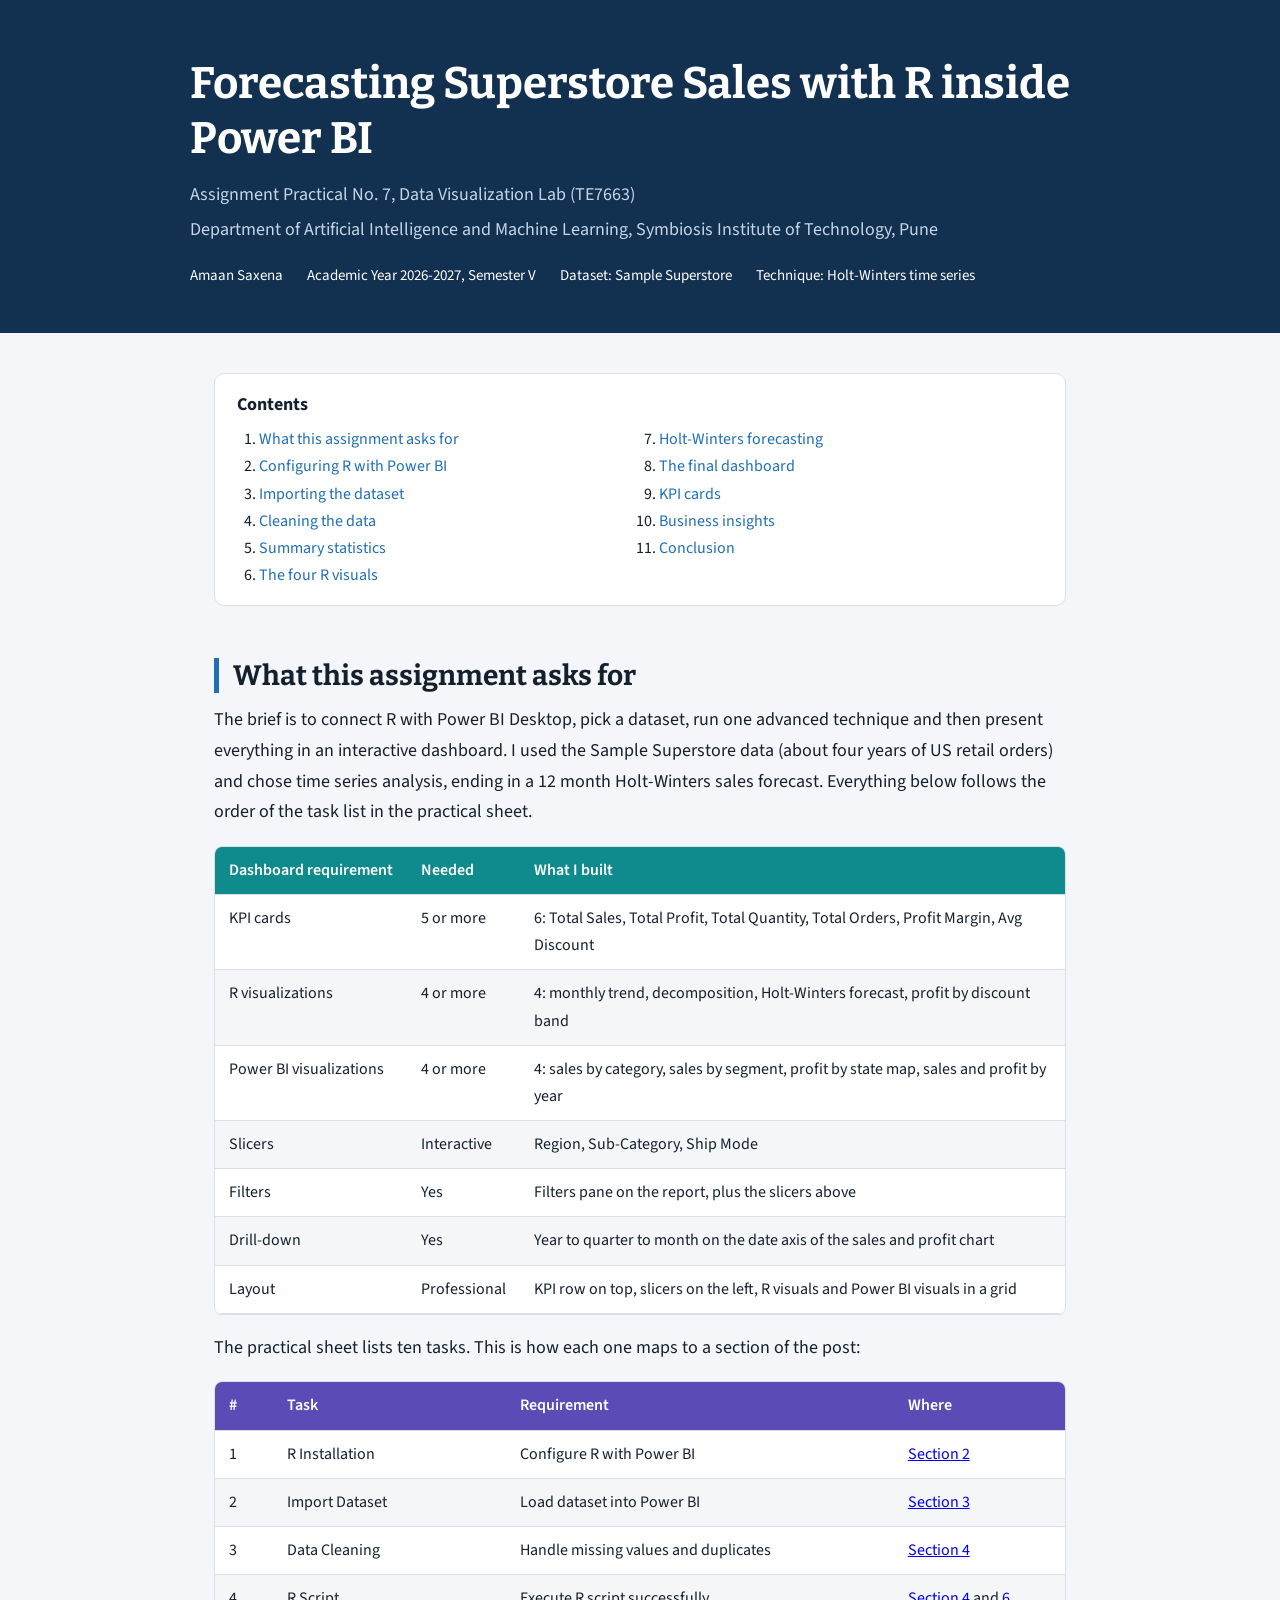
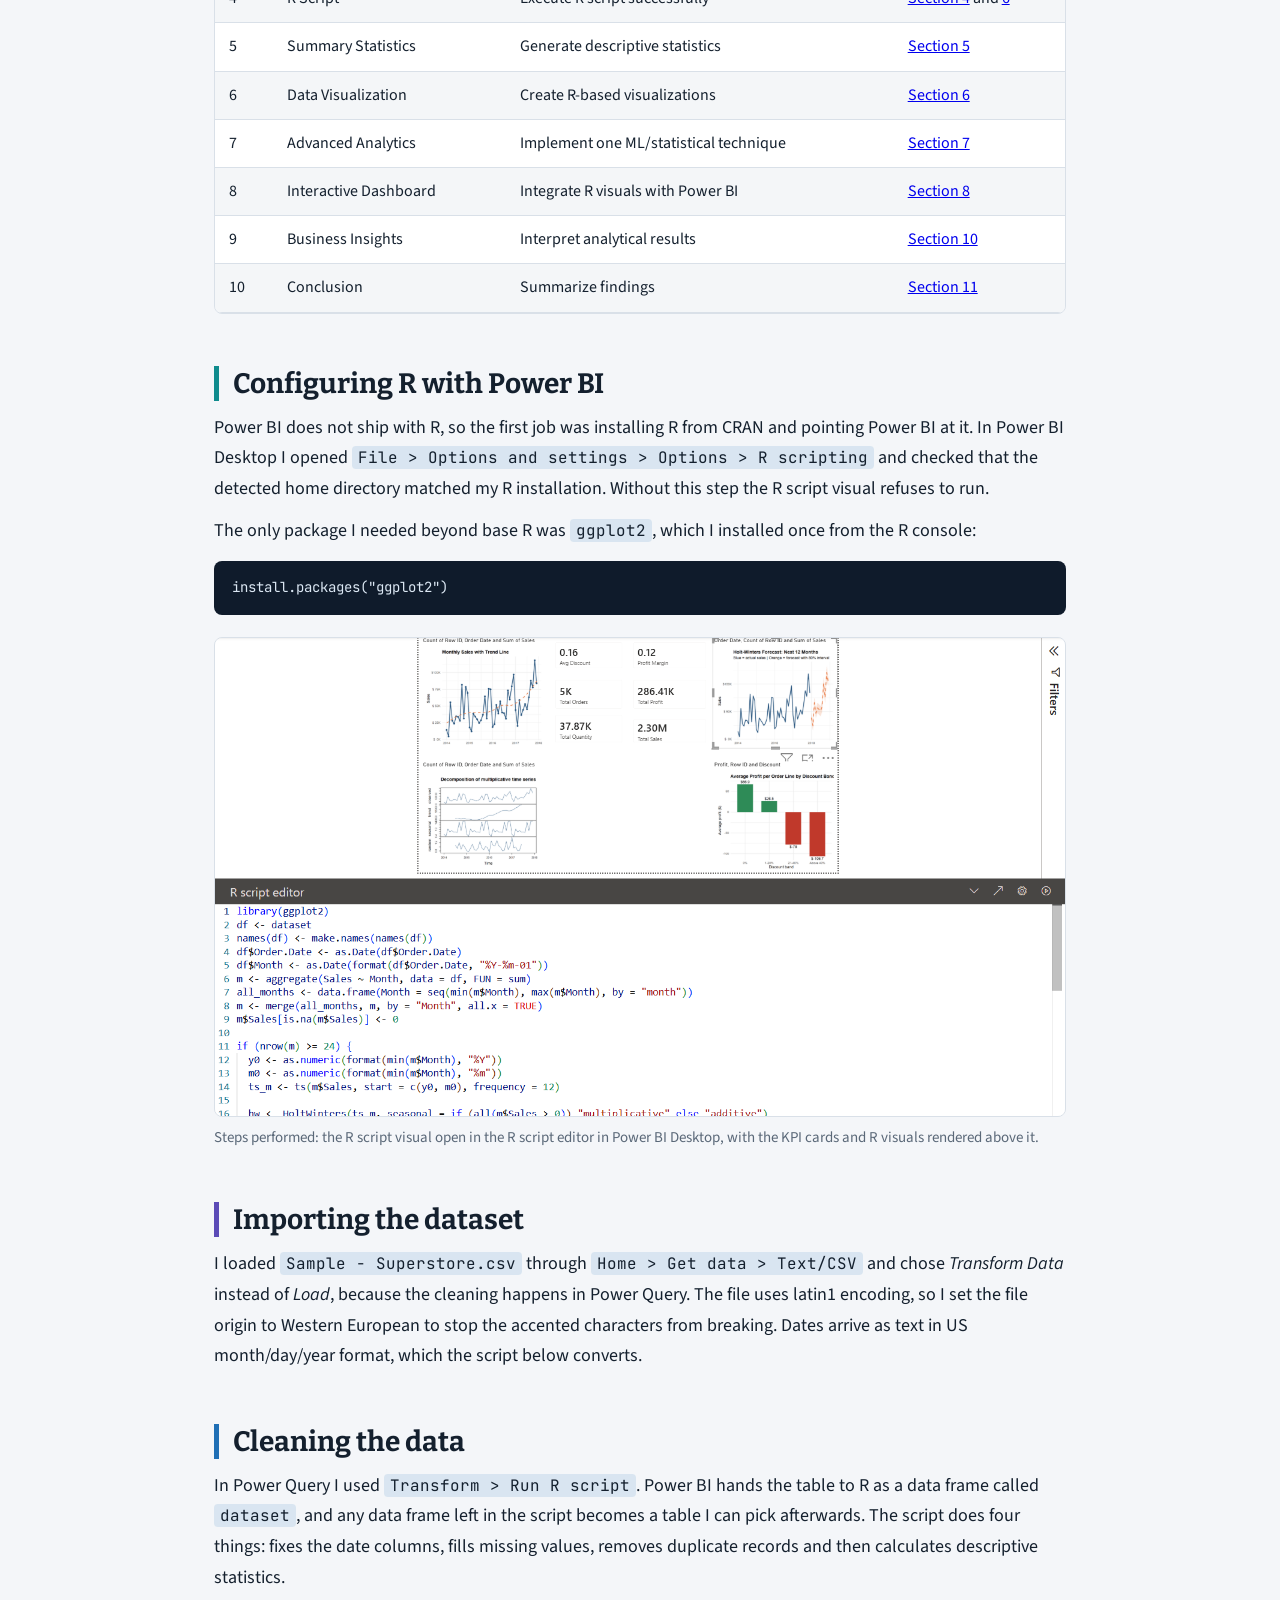
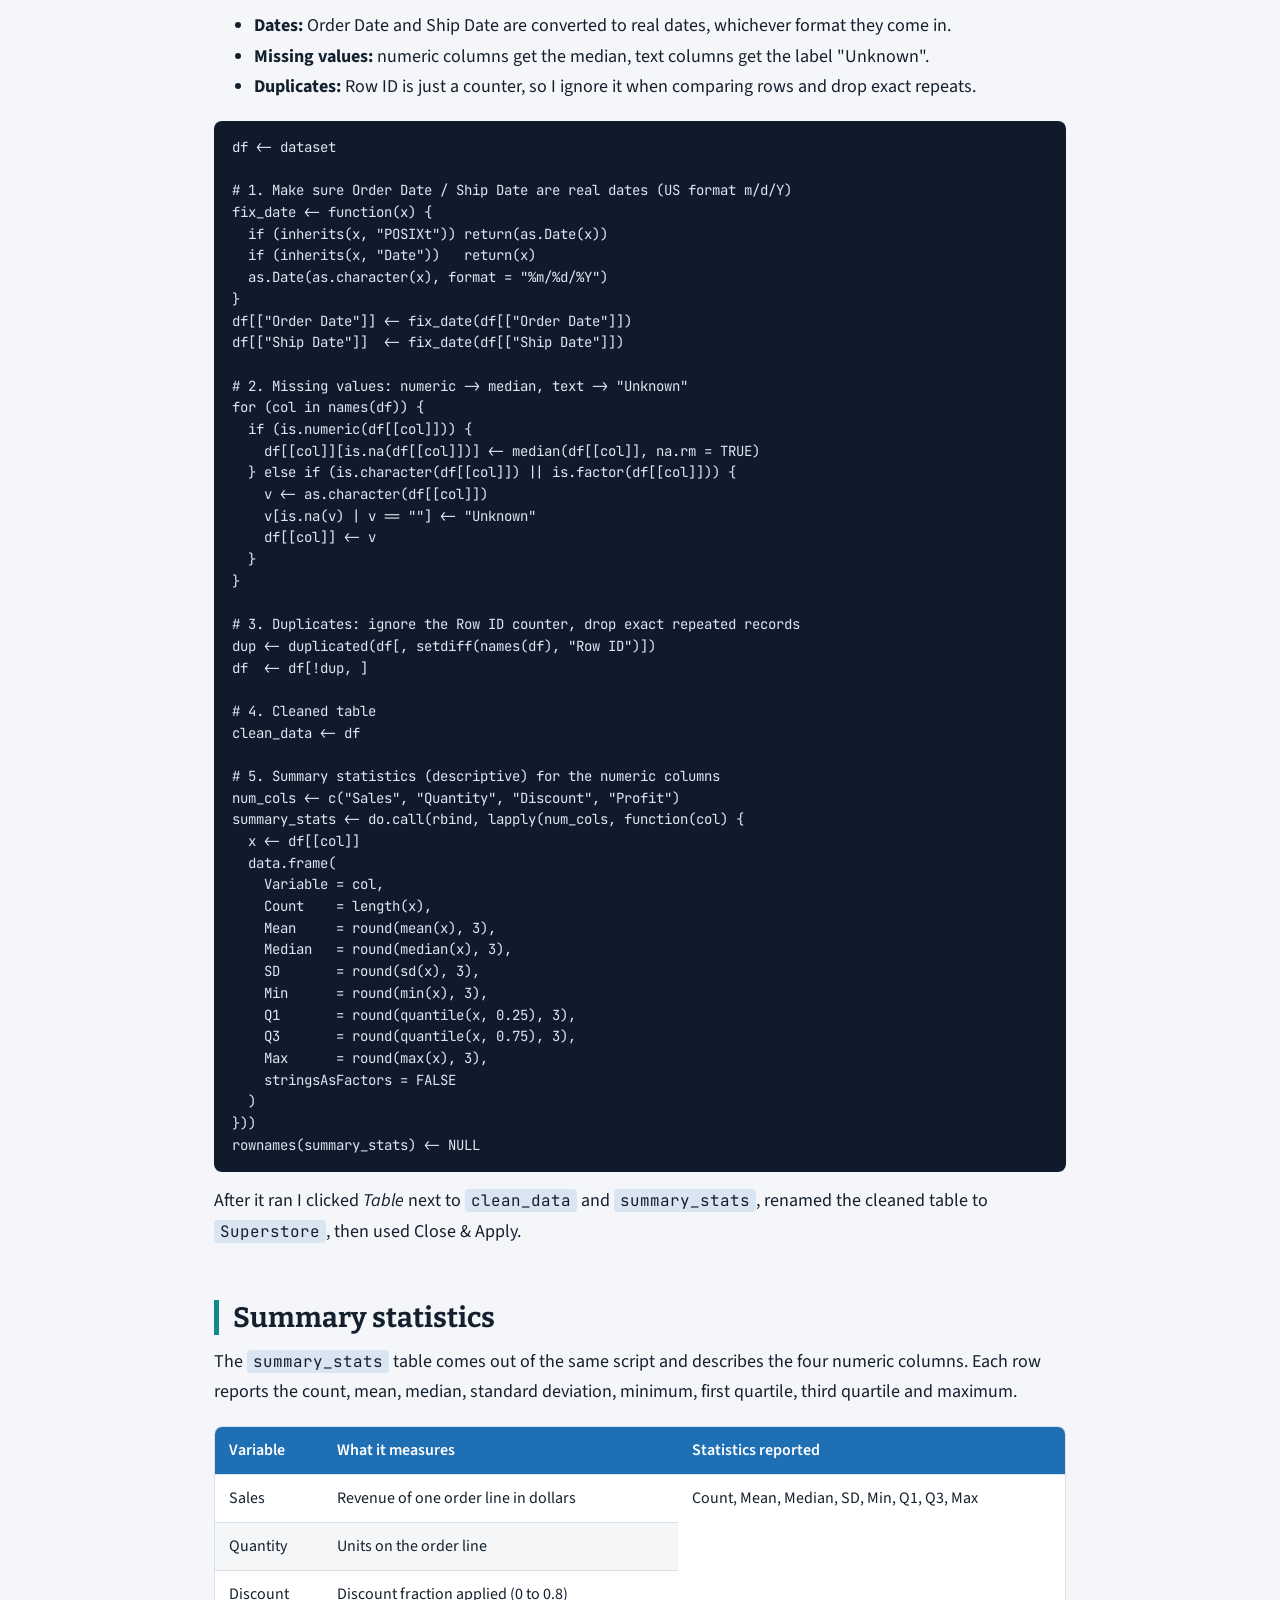
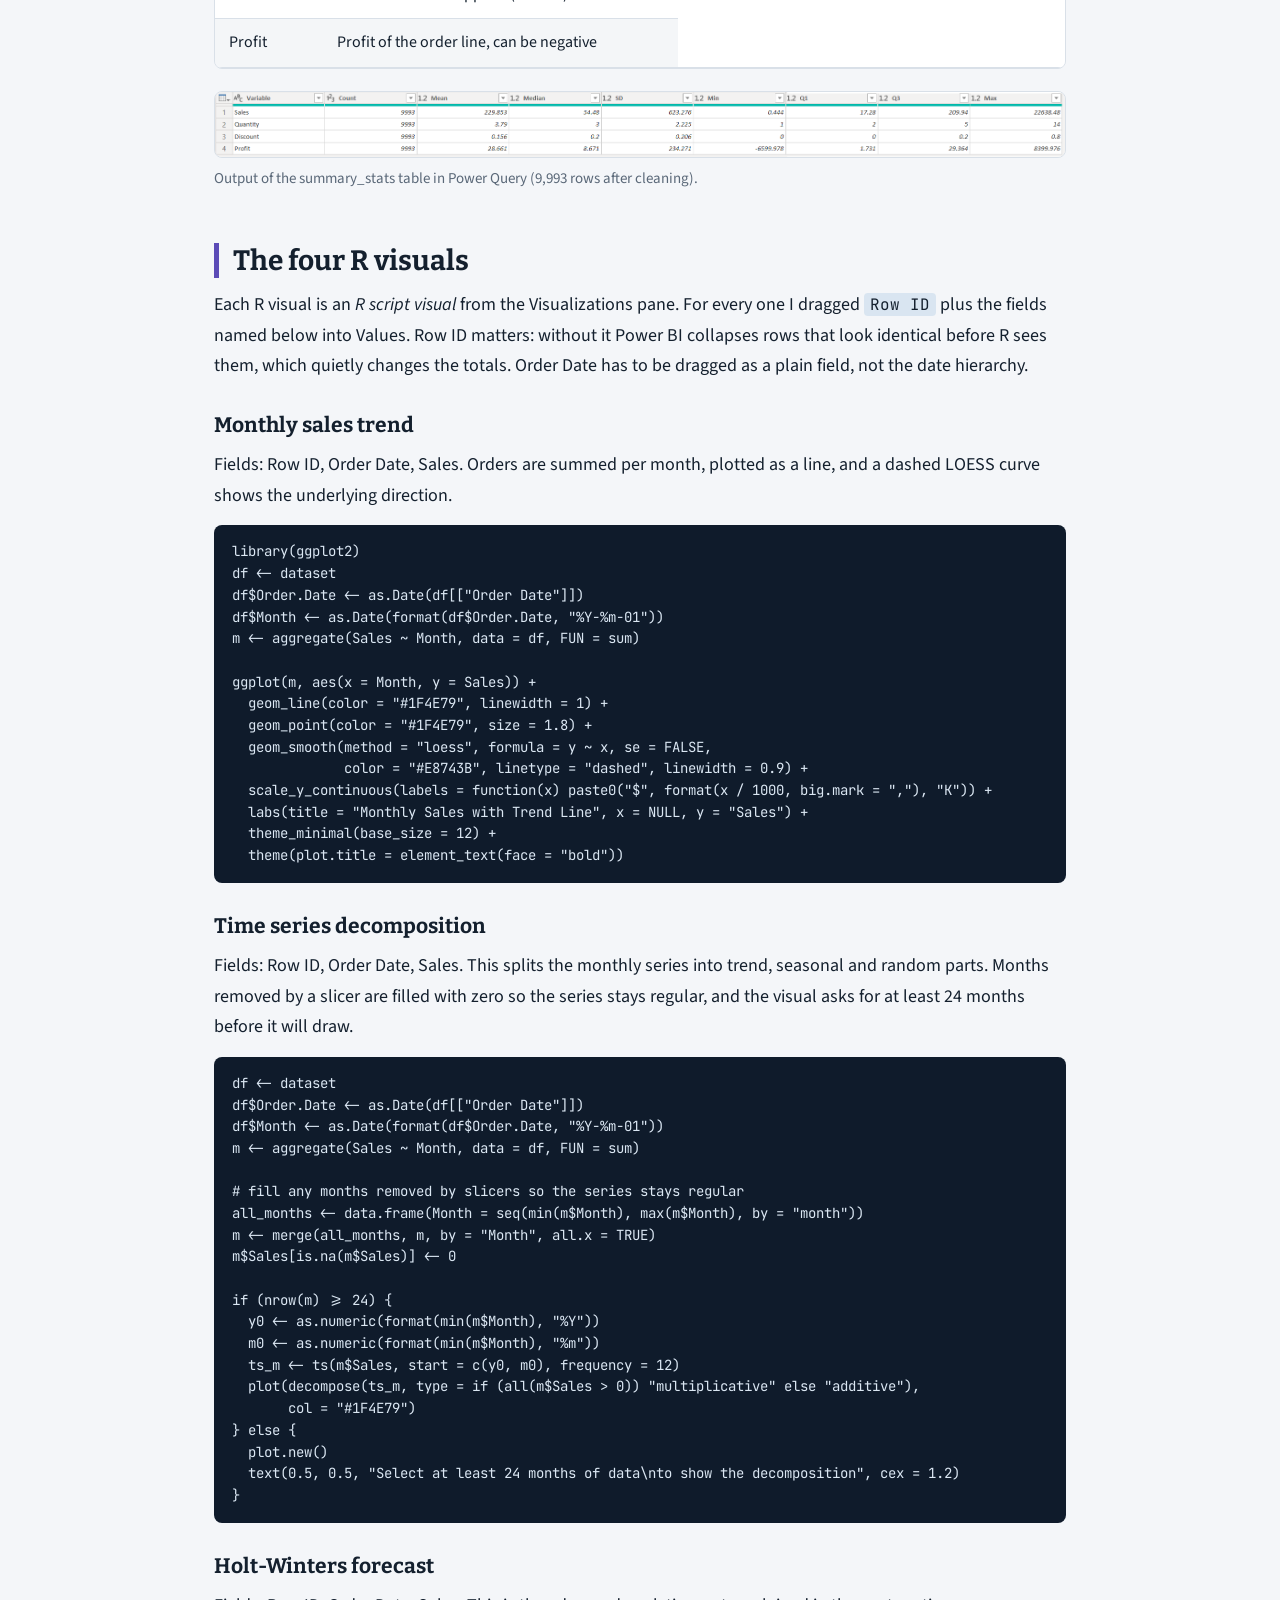
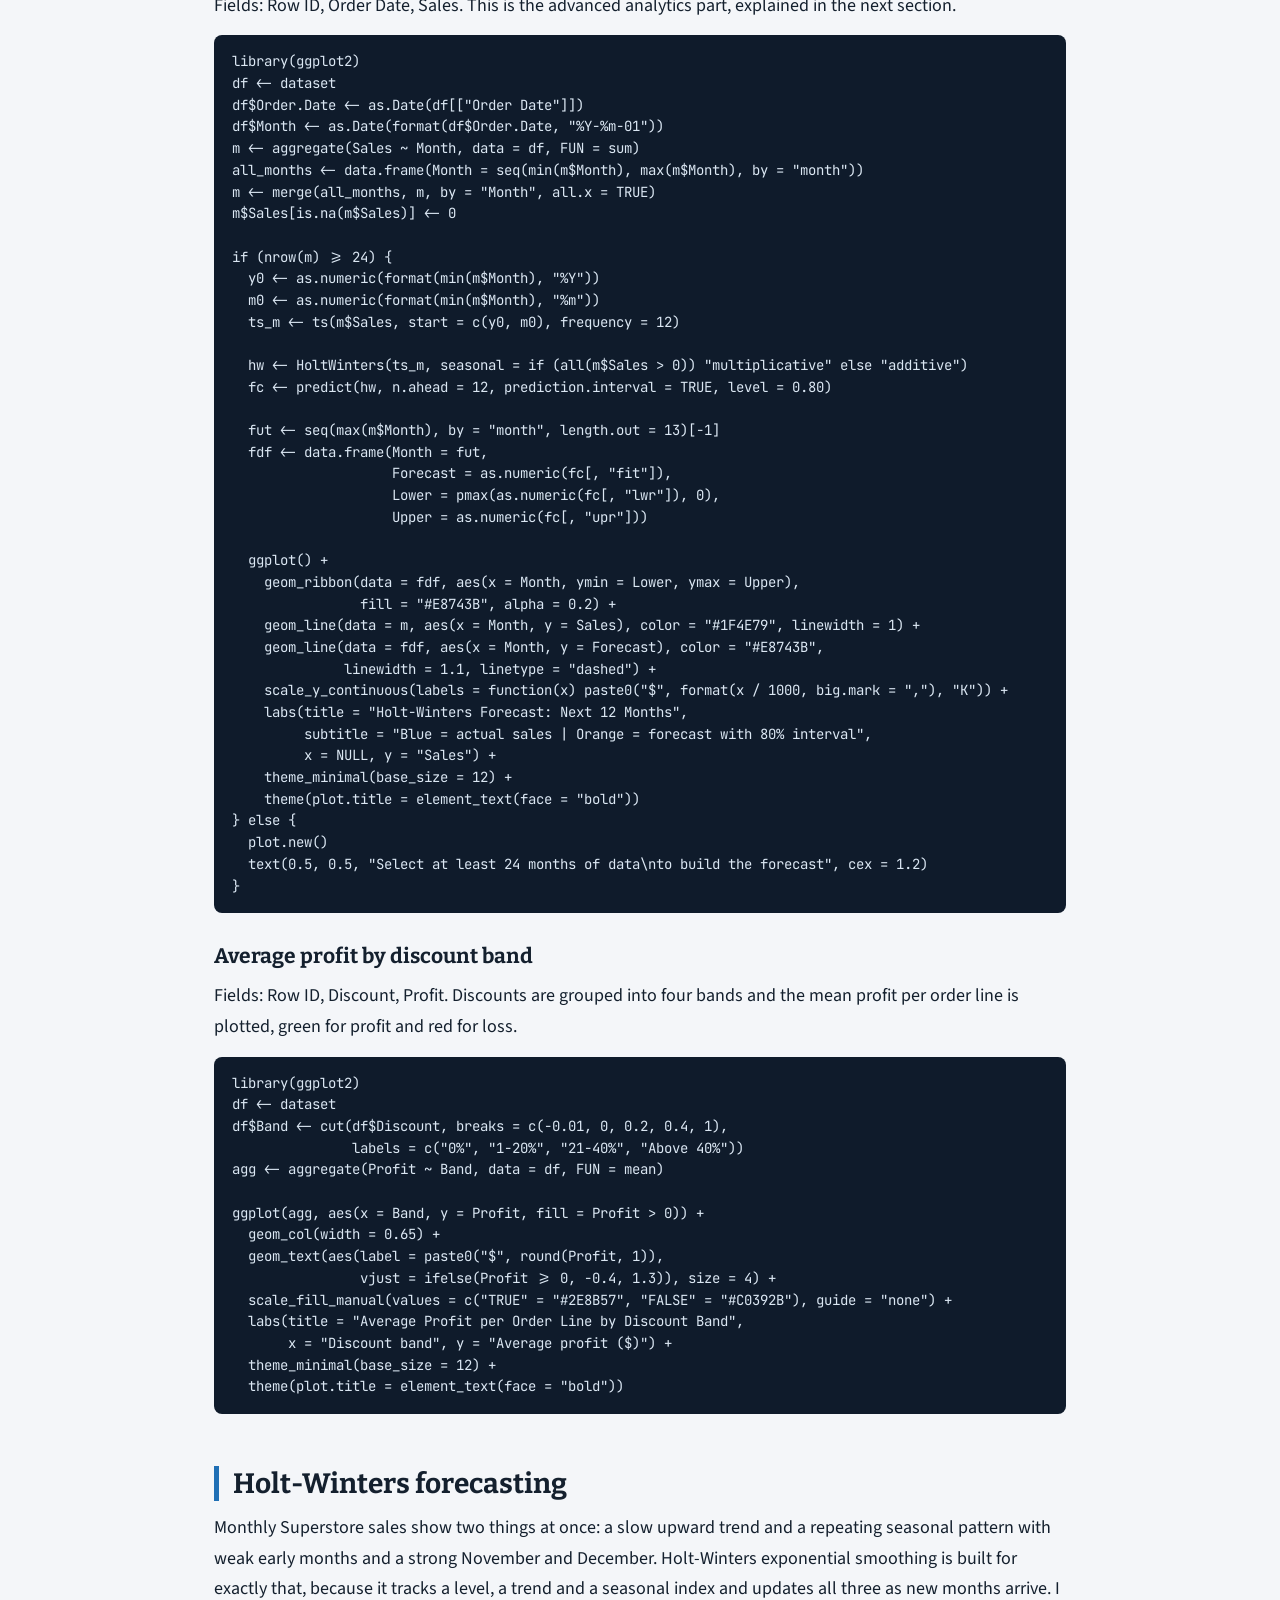
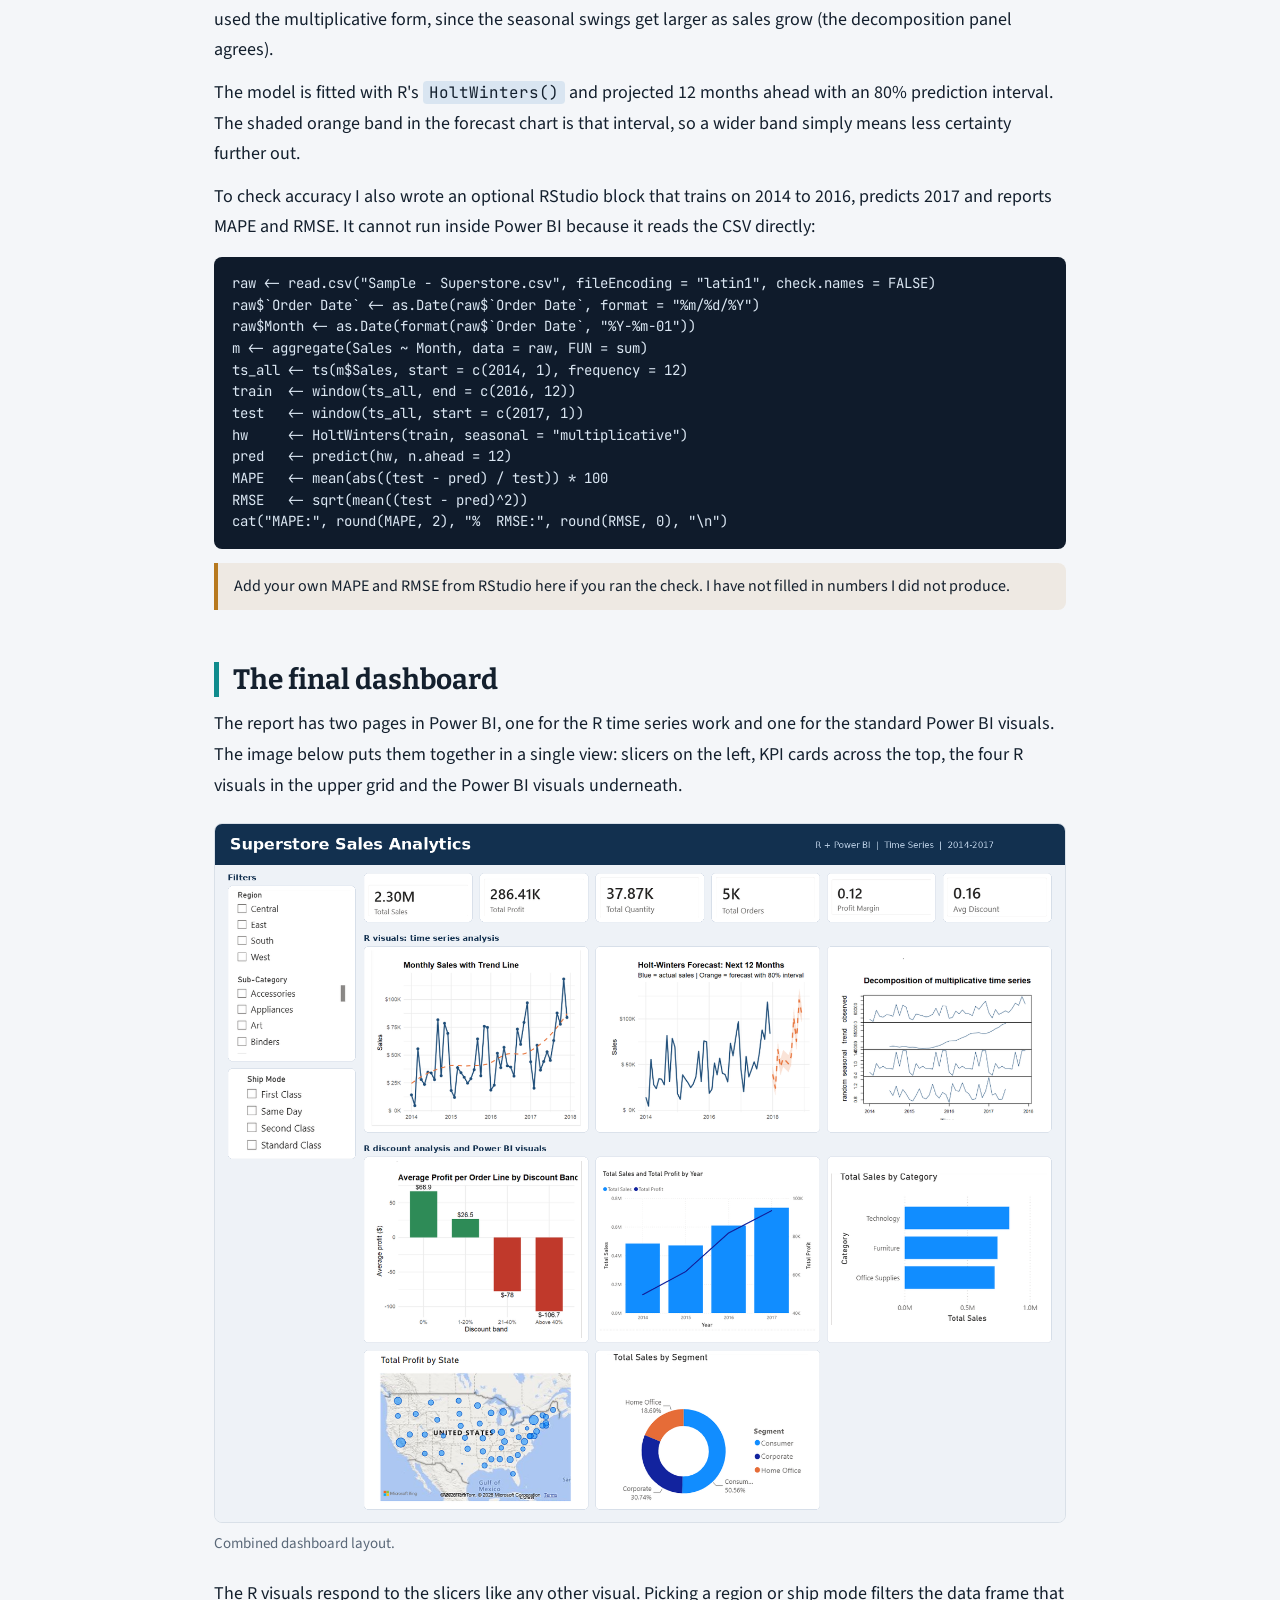
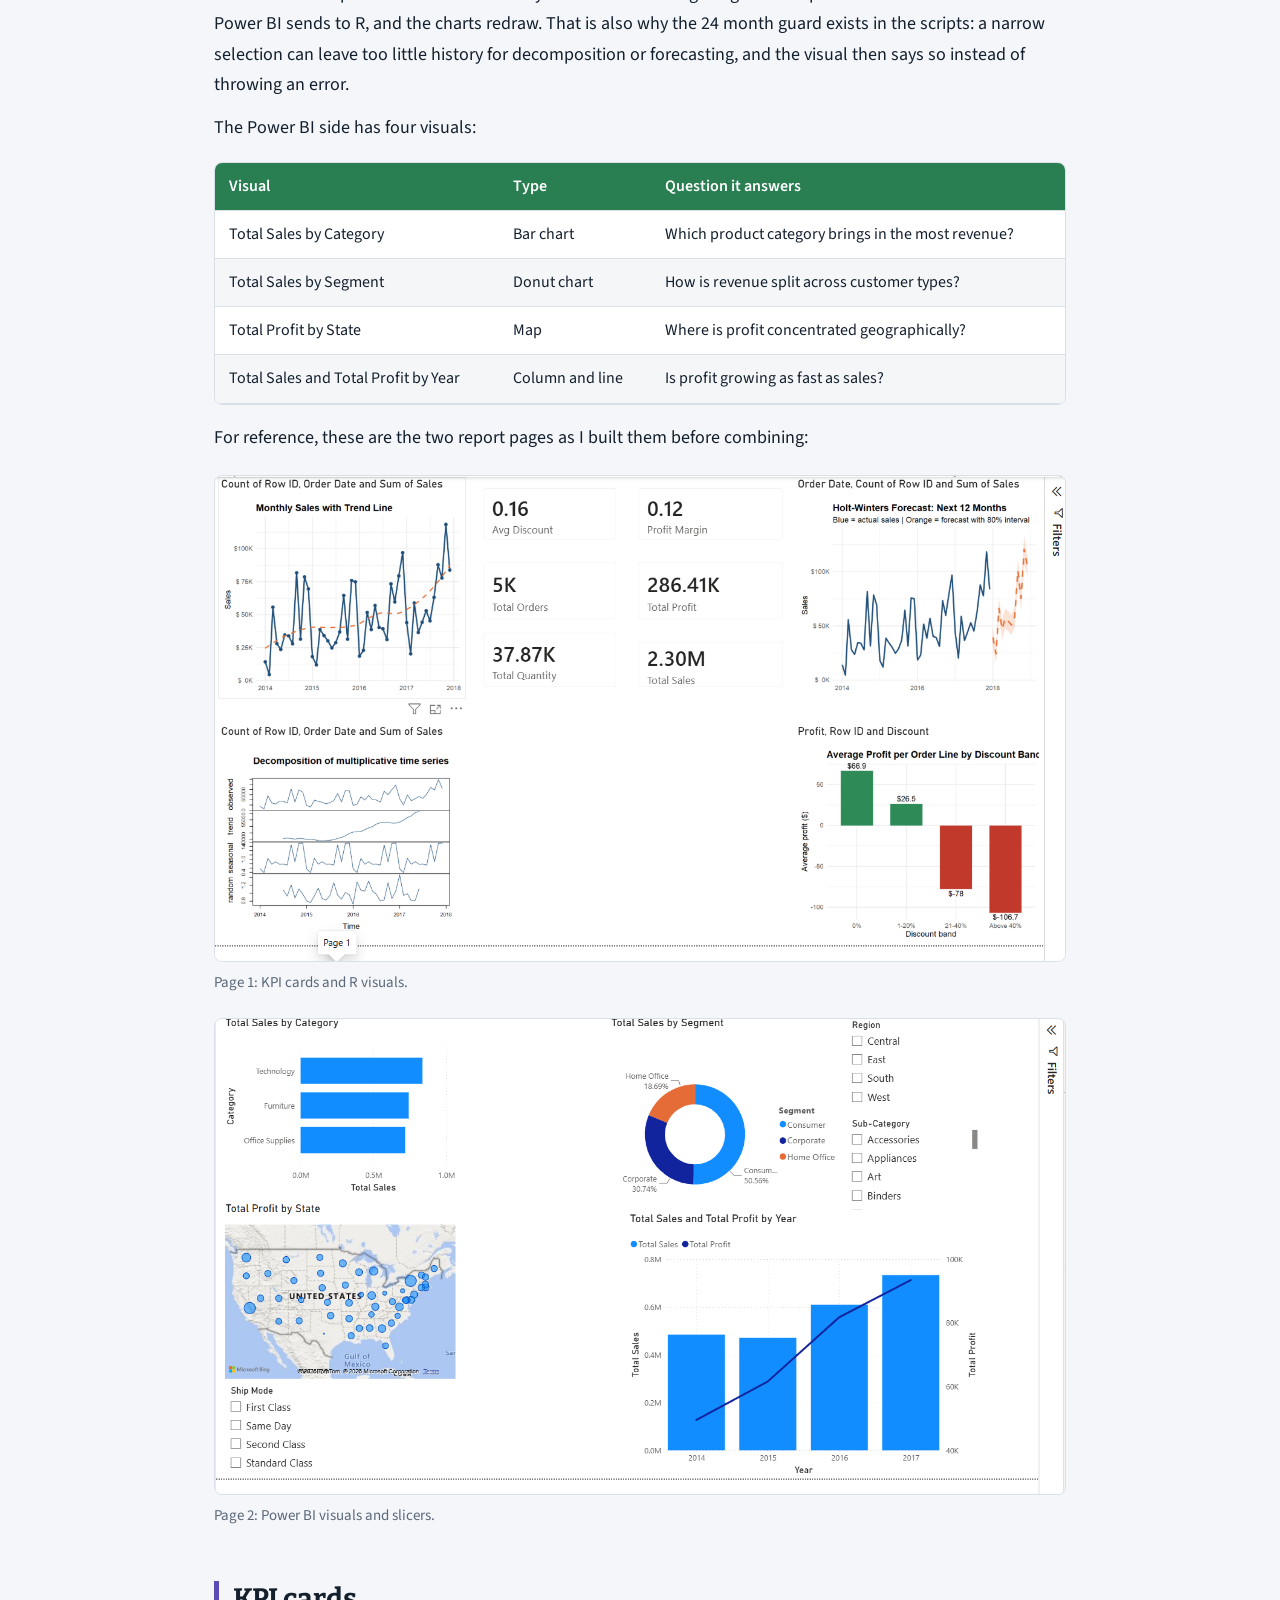
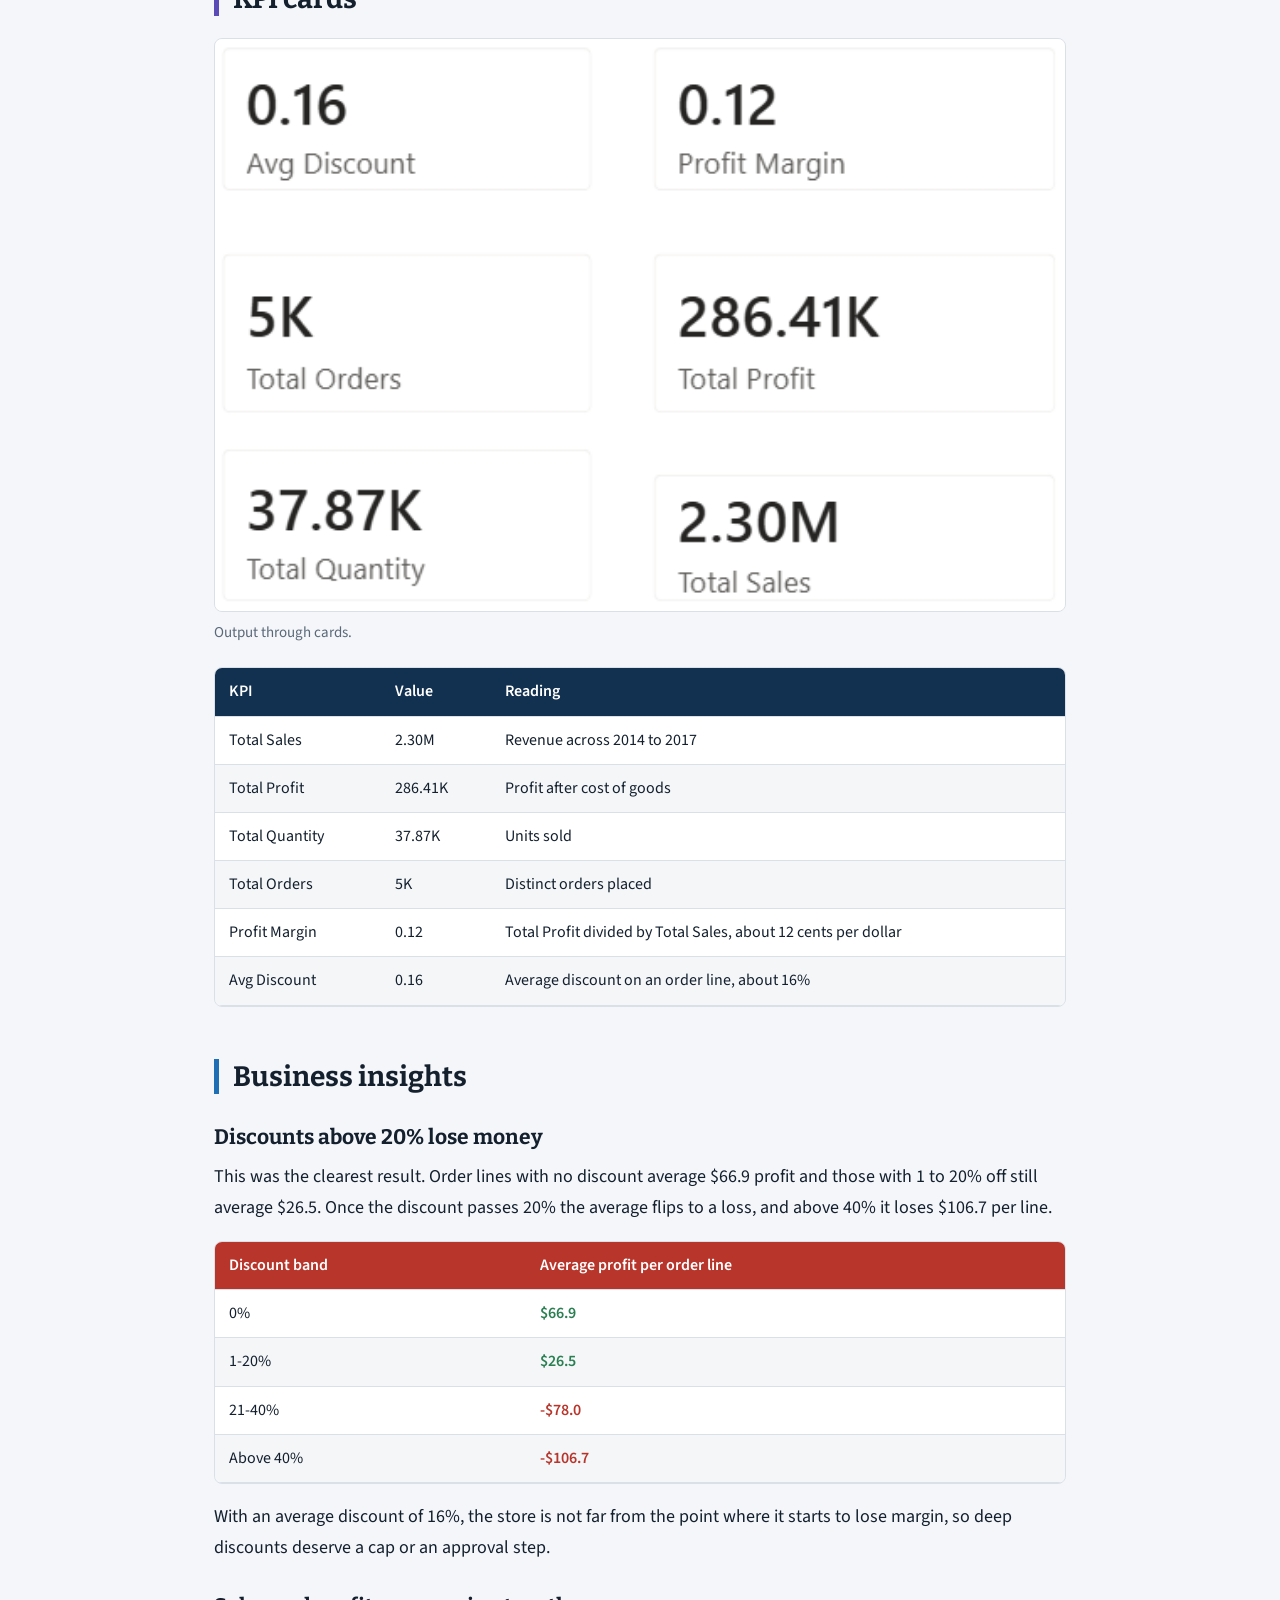
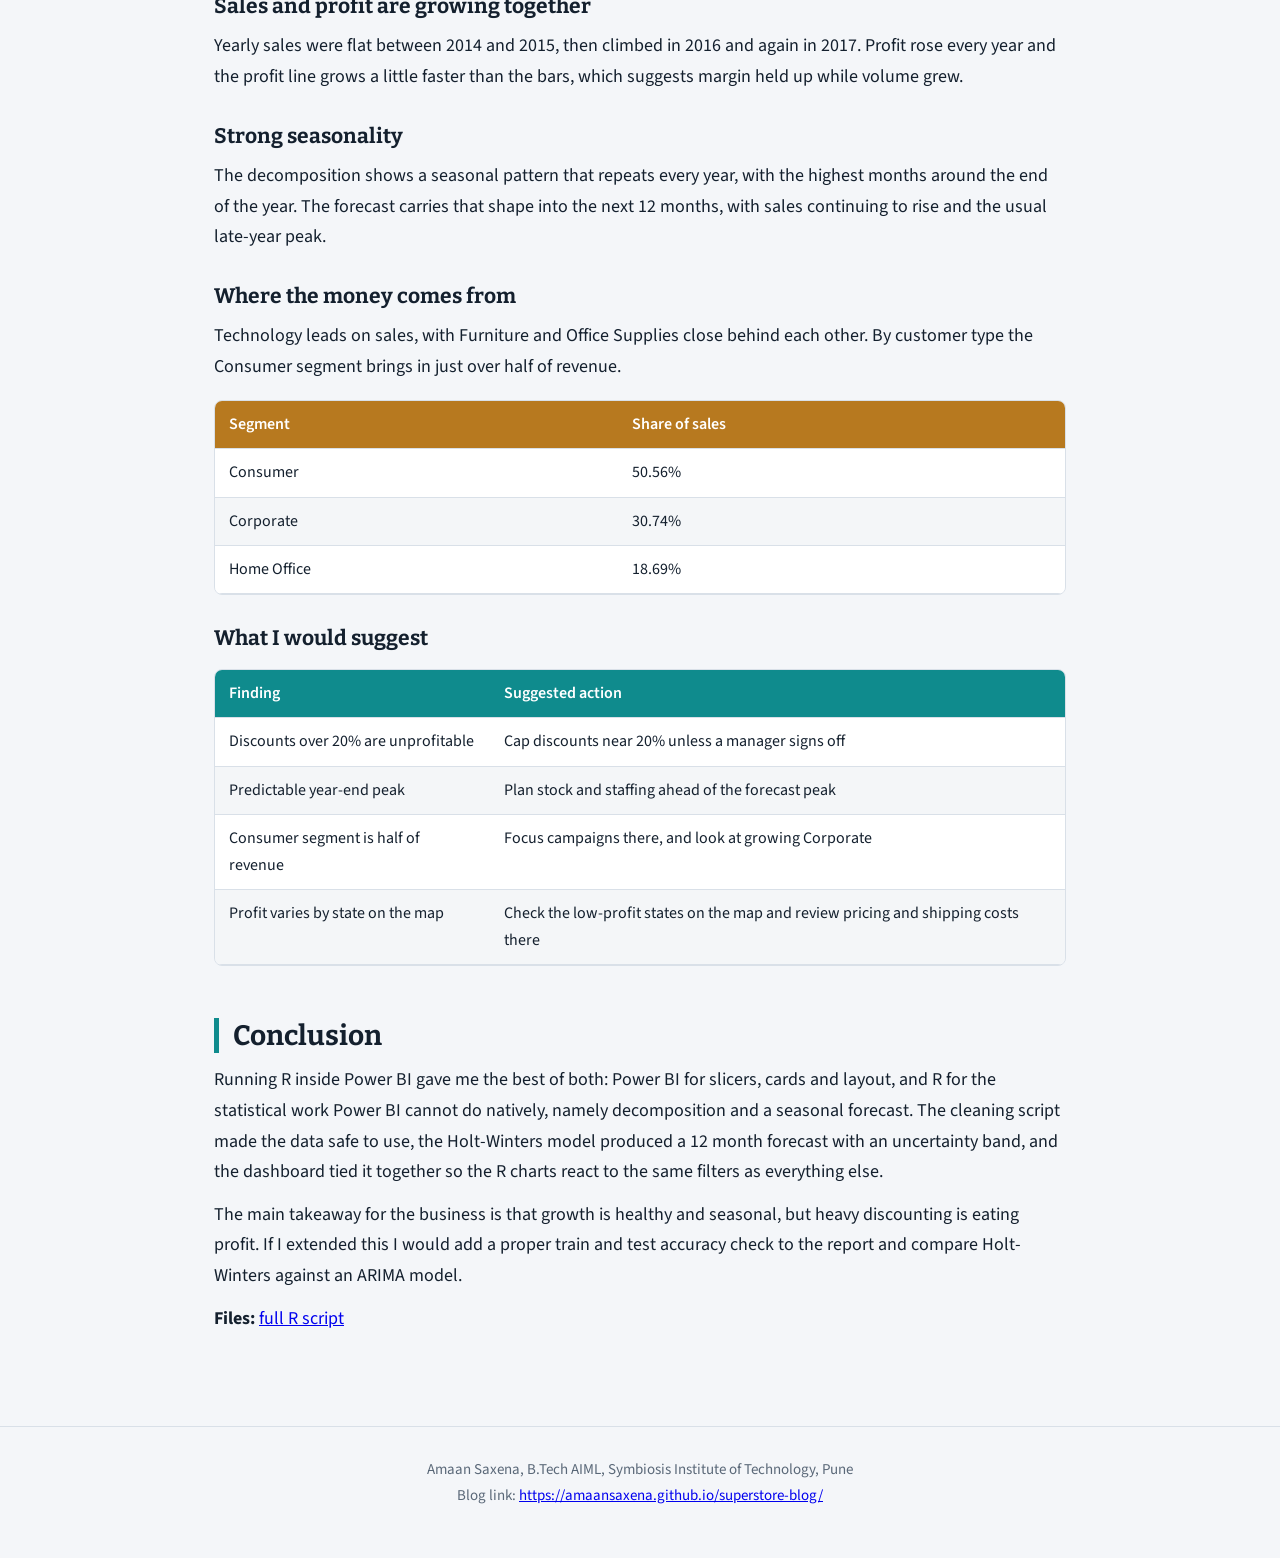
==== commit d30ce461: "Update index.html" ====
--- a/superstore-blog-updated/index.html
+++ b/superstore-blog-updated/index.html
@@ -348,5 +348,5 @@
 <p><strong>Files:</strong> <a href="assets/superstore_powerbi_R.R">full R script</a></p>
 </section>
 </main>
-<footer>Amaan Saxena, B.Tech AIML, Symbiosis Institute of Technology, Pune<br>Blog link: <a href="https://YOUR-USERNAME.github.io/YOUR-REPO/">https://YOUR-USERNAME.github.io/YOUR-REPO/</a></footer>
-</body></html>+<footer>Amaan Saxena, B.Tech AIML, Symbiosis Institute of Technology, Pune<br>Blog link: <a href="https://amaansaxena.github.io/superstore-blog/">https://amaansaxena.github.io/superstore-blog/</a></footer>
+</body></html>
